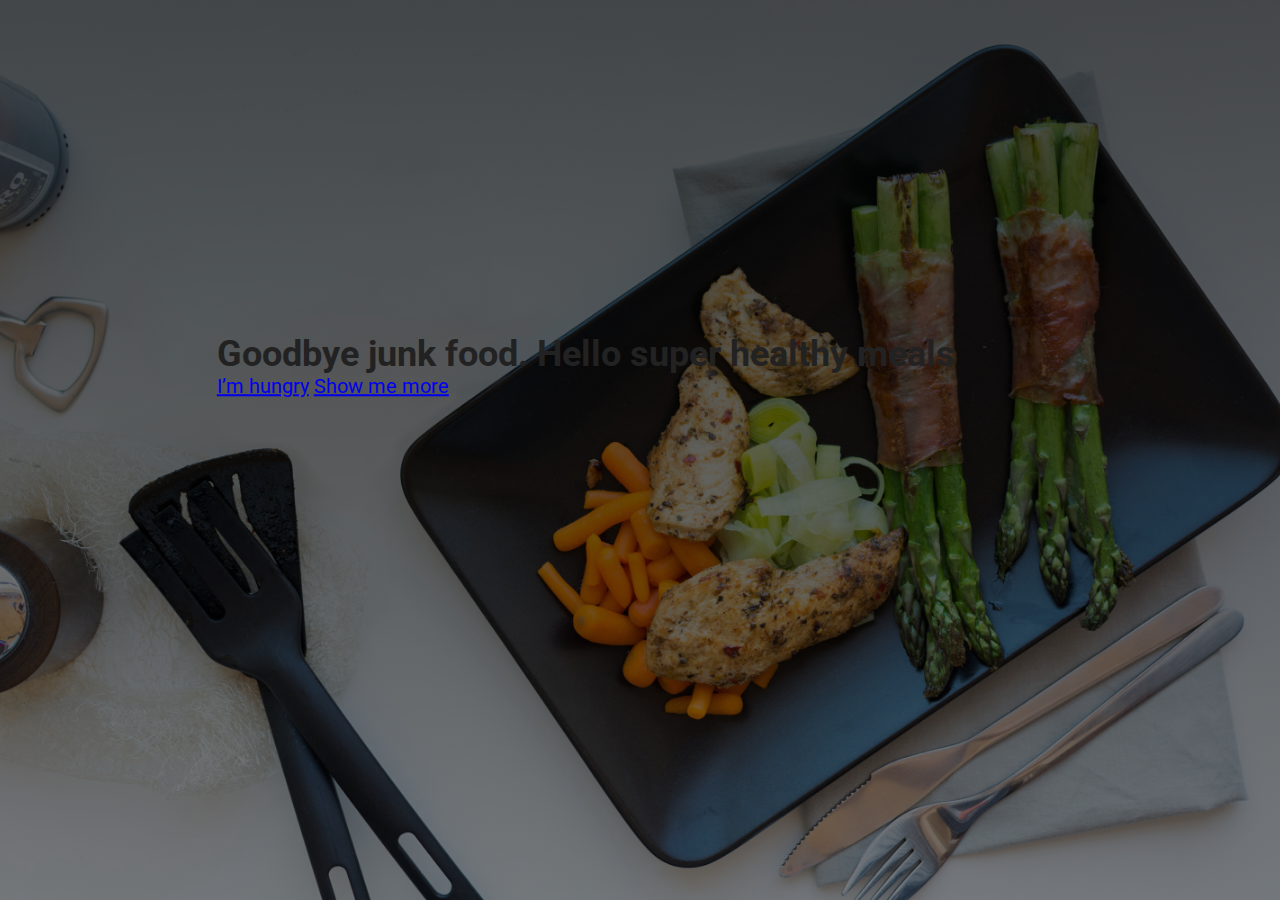
==== index.html @ 7f85f563 "up to lesson 39" ====
<!DOCTYPE html>
<html lang=en>
    <head>
        <link rel="stylesheet" type="text/css" href="vendors/css/normalize.css">
        <link rel="stylesheet" type="text/css" href="vendors/css/grid.css">
        <link rel="stylesheet" type="text/css" href="resources/css/style.css">
        <link href="https://fonts.googleapis.com/css?family=Roboto:100,100i,300,300i,400,400i,500,500i" rel="stylesheet">
        <title>Omnifood</title>
    </head>
    <body>
        <header>
            <div class="hero-text-box">
                <h1>Goodbye junk food. Hello super healthy meals</h1>
                <a href="#">I’m hungry</a>
                <a href="#">Show me more</a>
            </div>
        </header>

    </body>
</html>
---- resources/css/style.css ----
/* all the margins and paddings are gone */
* {
    margin: 0;
    padding: 0;
    box-sizing: border-box;
}

html {
    background-color: #ffffff;
    color: #222222;
    font-family: 'Roboto', 'Arial', sans-serif;
    font-size: 20px; /* THIS IS THE ONLY FONT SIZE FIXED. ALL THE FOLLOWINGS WILL BE ADAPTING RELATIVELY TO THIS ONE PARTICULAR */
    font-weight: 400;
    text-rendering: optimizeLegibility;
}

.row {
    max-width: 1140px;
    margin: 0 auto 0 auto; /* top right bottom left (responsive side-stretching) */
    /* margin: 0 auto; equivalent to the command above (top-bottom: 0, left-right: auto) */
}

header {
    background-image: linear-gradient(rgba(0, 0, 0, 0.7), rgba(0, 0, 0, 0.5)), url(img/hero.jpg);
    height: 100vh; /* 100% of the view display */
    background-size: cover; /* otherwise set to 'fill' */
    background-position: center;
}

.hero-text-box {
    position: absolute; /* necessary to set the title horizontally and vertically*/
    max-width: 1140px;
    top: 40%;
    left: 40%;
    transform: translate(-40%, -40%); /* trick to correct the top and left above */
}

h1 {
    margin: 0; /* due to the normalization file, h1 has a top-bottom white stroke we need to get rid of (the background image does not cover the whpole display size otherwise */
    font-size: 180%; /* this is relative to the 20px in line 12*/
}
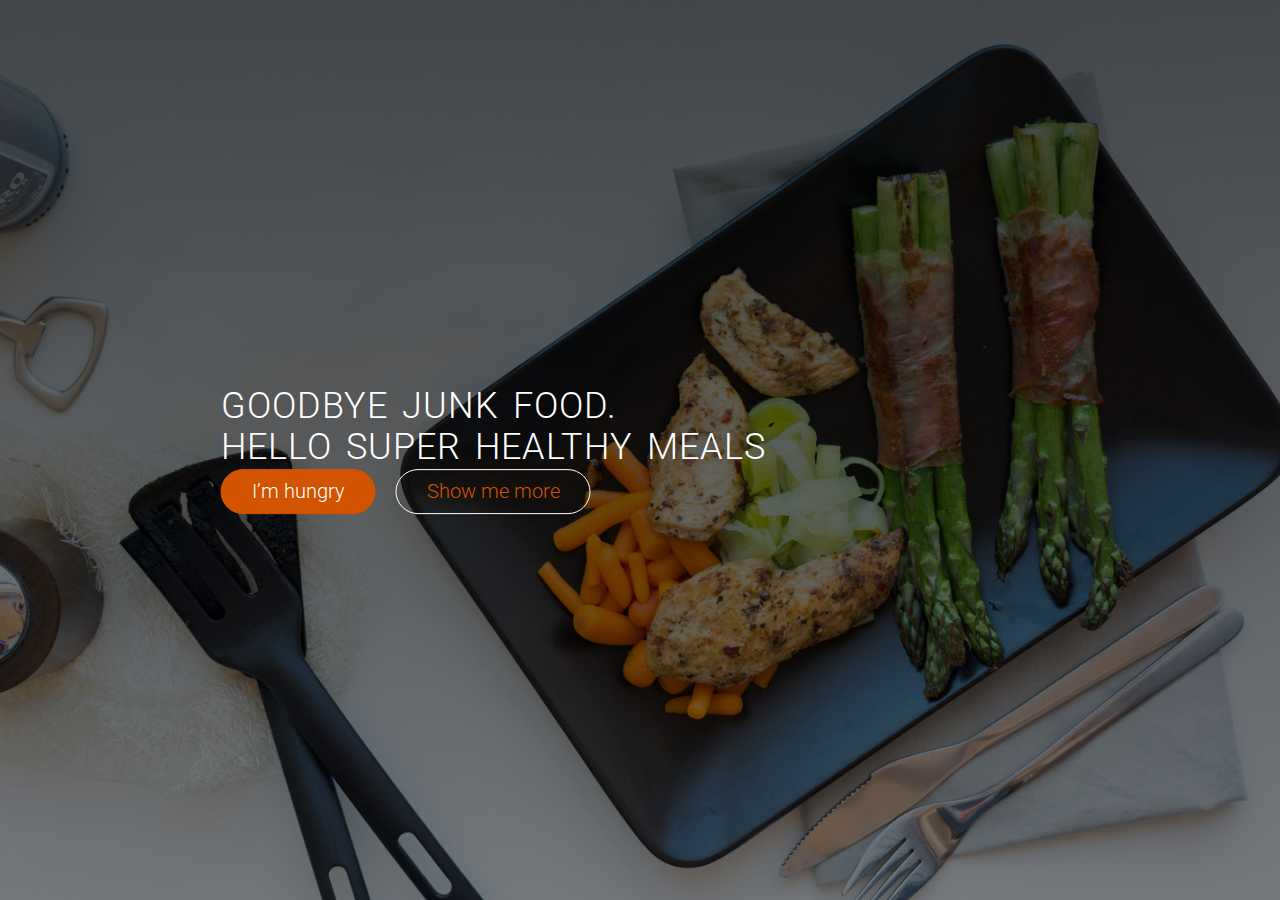
==== commit e9713709: "lesson 40" ====
--- a/index.html
+++ b/index.html
@@ -10,9 +10,10 @@
     <body>
         <header>
             <div class="hero-text-box">
-                <h1>Goodbye junk food. Hello super healthy meals</h1>
-                <a href="#">I’m hungry</a>
-                <a href="#">Show me more</a>
+                <h1>Goodbye junk food.<br> 
+                    Hello super healthy meals</h1>
+                <a class="btn btn-full" href="#">I’m hungry</a>
+                <a class="btn btn-ghost" href="#">Show me more</a>
             </div>
         </header>
 
--- a/resources/css/style.css
+++ b/resources/css/style.css
@@ -1,8 +1,11 @@
-/* all the margins and paddings are gone */
+/*  ------------------------------------------------------------------------------------------------------------------------- */
+/*  BASIC SETUP */
+/*  ------------------------------------------------------------------------------------------------------------------------- */
+
 * {
-    margin: 0;
-    padding: 0;
-    box-sizing: border-box;
+    margin: 0; /* all the margins and paddings are gone */
+    padding: 0; /* all the margins and paddings are gone */
+    box-sizing: border-box; /* all the margins and paddings are gone */
 }
 
 html {
@@ -14,11 +17,77 @@
     text-rendering: optimizeLegibility;
 }
 
+/*  ------------------------------------------------------------------------------------------------------------------------- */
+/*  REUSABLE COMPONENTS */
+/*  ------------------------------------------------------------------------------------------------------------------------- */
+
 .row {
     max-width: 1140px;
     margin: 0 auto 0 auto; /* top right bottom left (responsive side-stretching) */
     /* margin: 0 auto; equivalent to the command above (top-bottom: 0, left-right: auto) */
 }
+
+/*  the class btn style will be shared, while btn-full and btn-ghost will be specific 
+    LINK-VISITED: 'link' and 'visited' provides the same style to both the <a> states (before and after visiting) */
+.btn:link,
+.btn:visited {
+    display: inline-block; /* <a> is an in-line element, I need to convert it into a bloc for more customisation */
+    padding: 10px 30px 10px 30px; /* top right buttom left */
+    border-radius: 200px;
+    text-decoration: none; /* avoid <a> decorations */
+    font-weight: 300;
+    color: #ffffff; /* "color" on its own refers to the font!!! not to the background */
+    transition: background-color 0.2s, border 0.2s, color 0.2s; /* CSS3 for transitions when hovering */
+} 
+
+.btn-full:link,
+.btn-full:visited {
+    background-color: #d35400;
+    border: 1px solid #d35400; /* thickness - type - color: I need to add it because the ghost one will be 1px bigger otherwise 
+                                    BOX MOODEL: heigth and width of an element is given by: content + padding + margin*/
+    margin-right: 15px;
+                                }
+
+.btn-ghost:link,
+.btn-ghost:visited {
+    border: 1px solid #ffffff; /* thickness - type - color */
+    color: #d35400;
+}
+
+/*  HOVER-ACTIVE: as well as for link-visited, we should implement some extra style for the hover-active state */
+.btn:hover,
+.btn:active {
+    background-color: #ffb17e;
+}
+
+.btn-full:hover,
+.btn-full:active {
+    background-color: #ffb17e;
+    border: 1px solid #ffb17e;
+}
+
+.btn-ghost:hover,
+.btn-ghost:active {
+    background-color: #ffb17e;
+    border: 1px solid #ffb17e;
+    color: #ffffff;
+}
+
+h1 {
+    margin: 0; /* due to the normalization file, h1 has a top-bottom white stroke we need to get rid of 
+                (the background image does not cover the whpole display size otherwise */
+    color: #ffffff;
+    font-size: 180%; /* this is relative to the 20px in line 12*/
+    font-weight: 300;
+    text-transform: uppercase;
+    letter-spacing: 1px;
+    word-spacing: 4px;
+}
+
+
+/*  ------------------------------------------------------------------------------------------------------------------------- */
+/*  HEADER */
+/*  ------------------------------------------------------------------------------------------------------------------------- */
 
 header {
     background-image: linear-gradient(rgba(0, 0, 0, 0.7), rgba(0, 0, 0, 0.5)), url(img/hero.jpg);
@@ -30,12 +99,8 @@
 .hero-text-box {
     position: absolute; /* necessary to set the title horizontally and vertically*/
     max-width: 1140px;
-    top: 40%;
-    left: 40%;
-    transform: translate(-40%, -40%); /* trick to correct the top and left above */
+    top: 50%;
+    left: 30%;
+    transform: translate(-30%, -50%); /* trick to correct the LEFT and TOP above */
 }
 
-h1 {
-    margin: 0; /* due to the normalization file, h1 has a top-bottom white stroke we need to get rid of (the background image does not cover the whpole display size otherwise */
-    font-size: 180%; /* this is relative to the 20px in line 12*/
-}
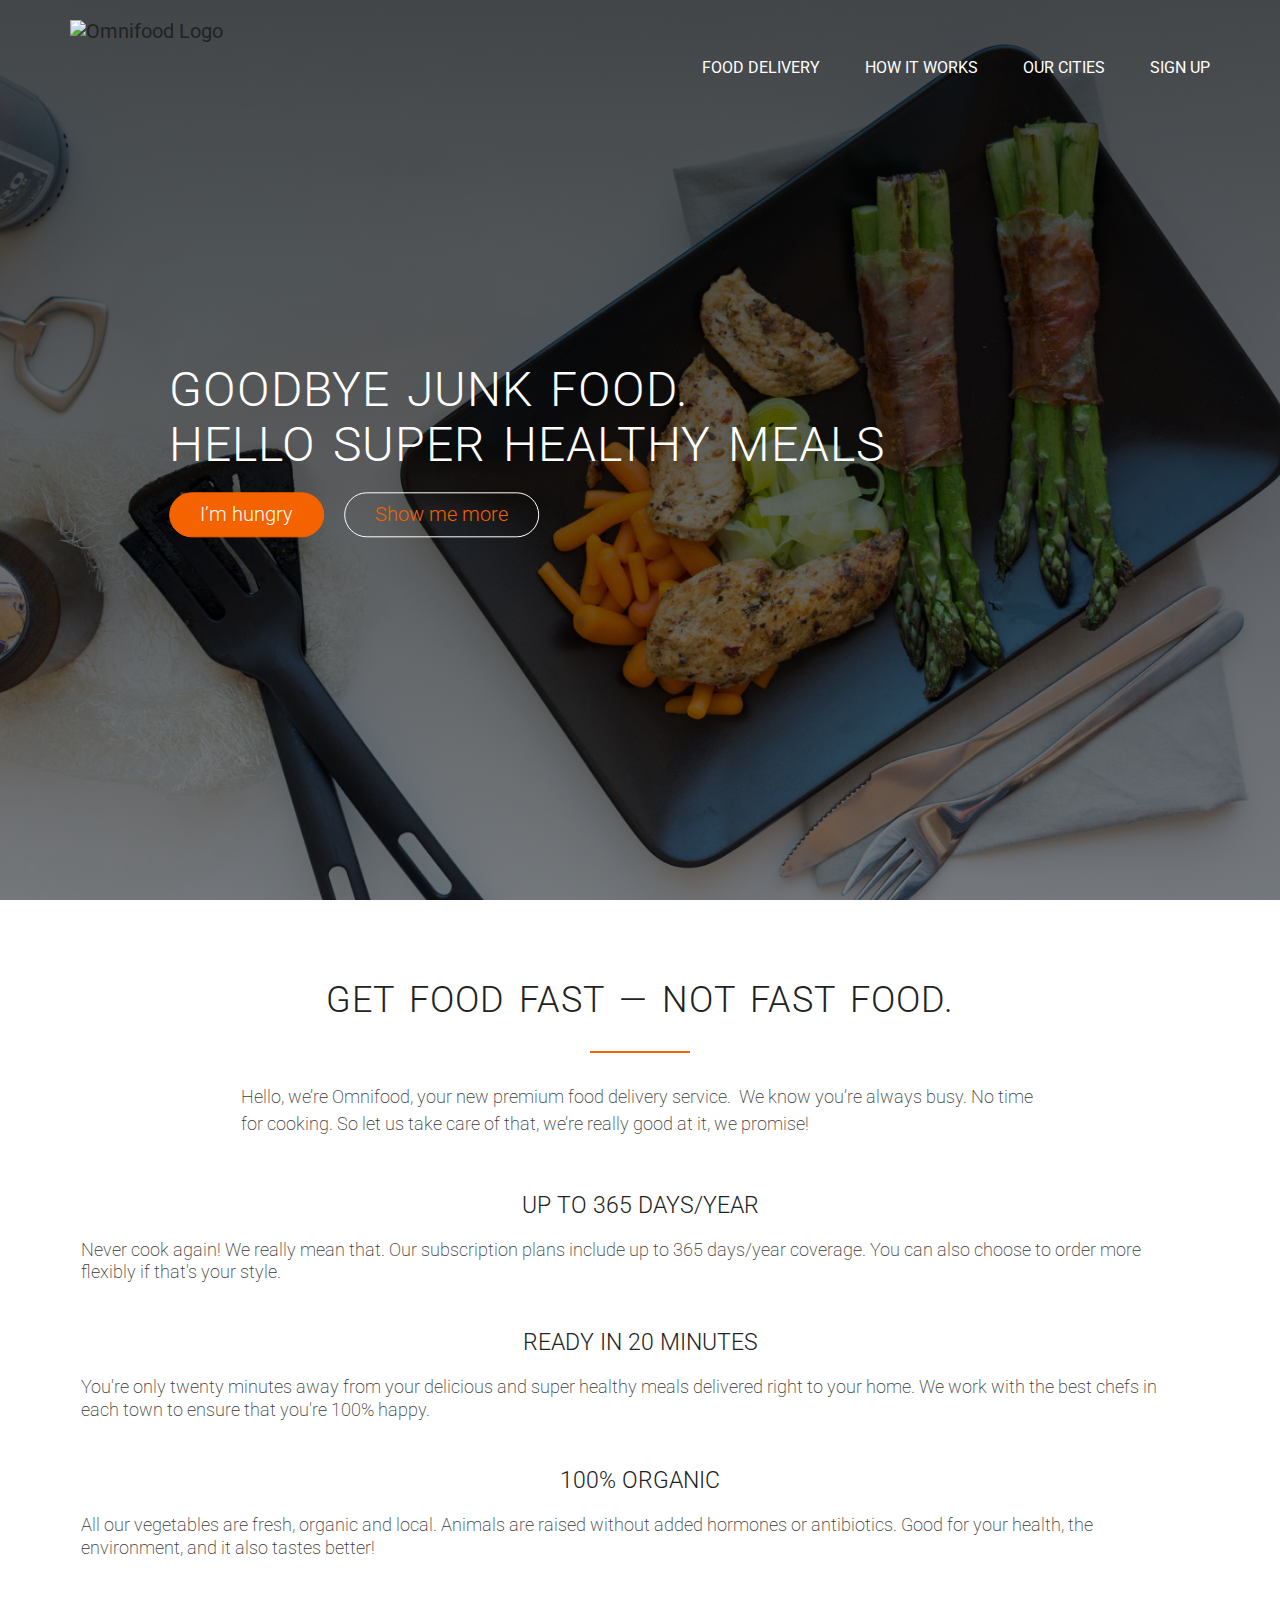
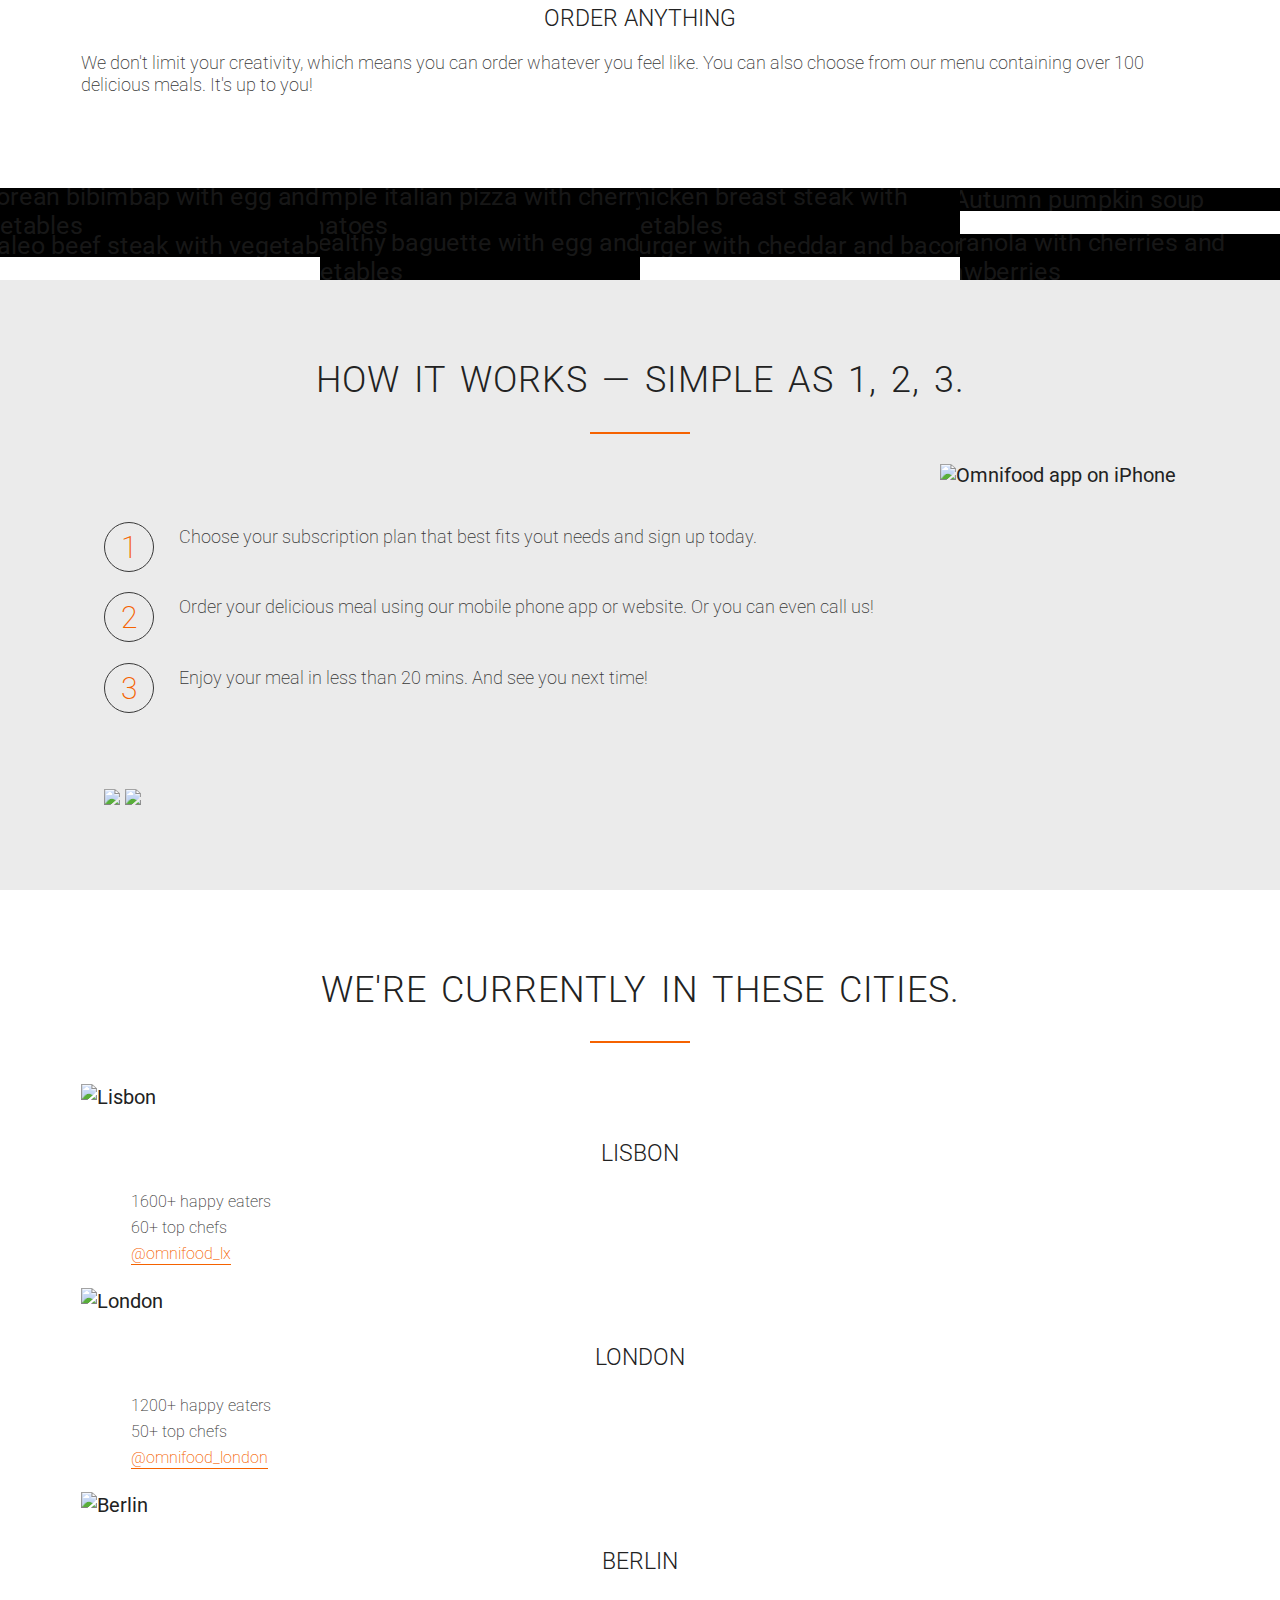
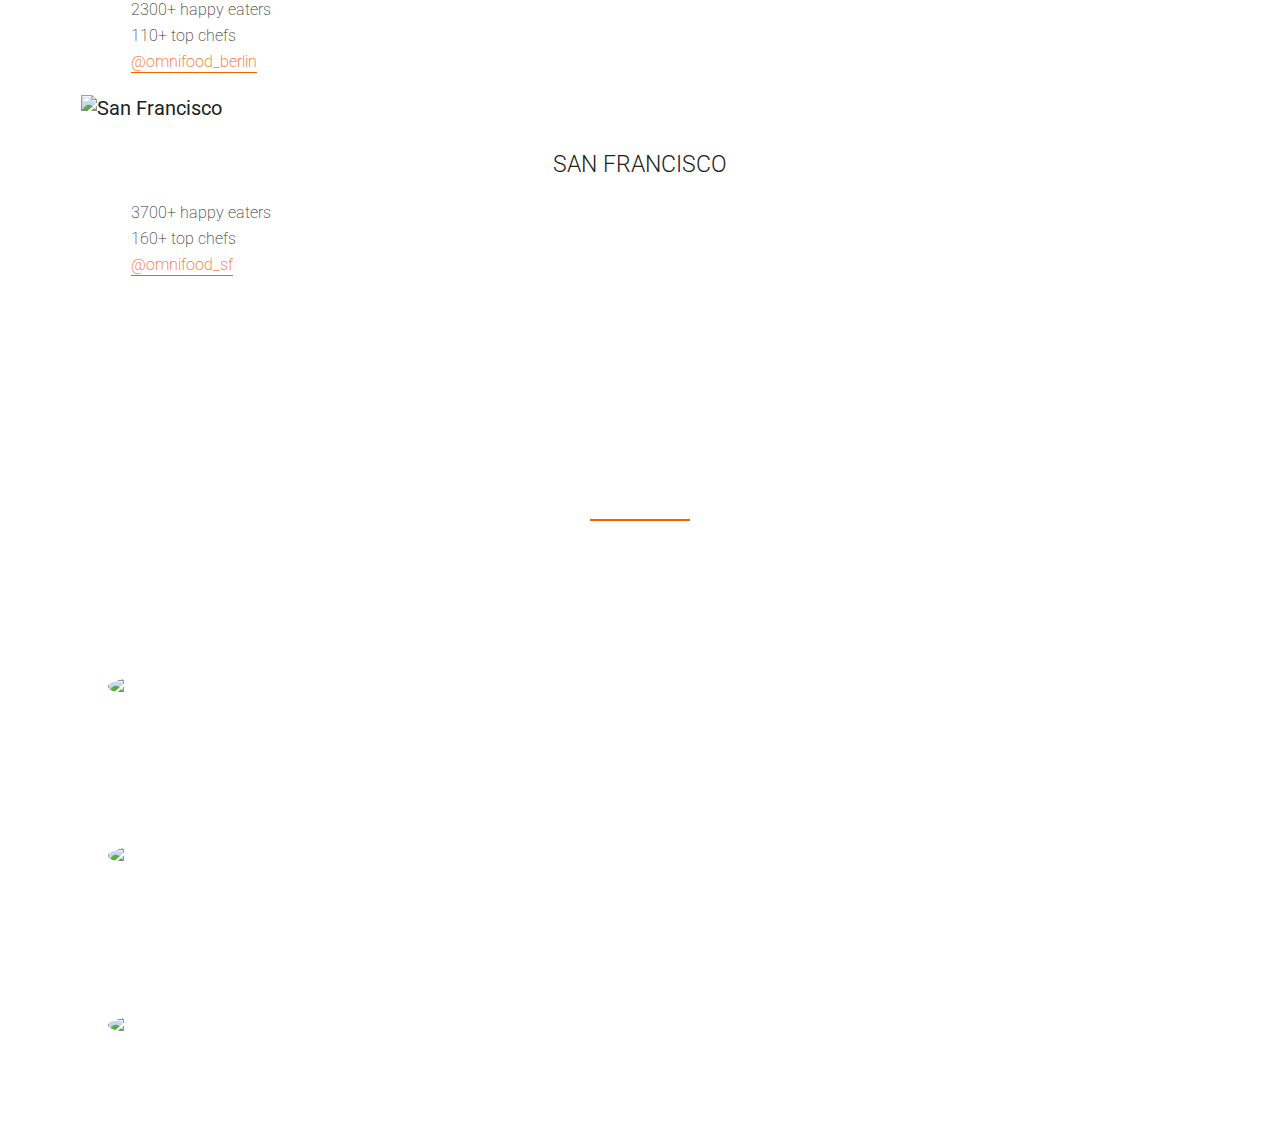
==== commit 5a37246b: "testimonials section to be done" ====
--- a/index.html
+++ b/index.html
@@ -1,21 +1,268 @@
 <!DOCTYPE html>
 <html lang=en>
-    <head>
-        <link rel="stylesheet" type="text/css" href="vendors/css/normalize.css">
-        <link rel="stylesheet" type="text/css" href="vendors/css/grid.css">
-        <link rel="stylesheet" type="text/css" href="resources/css/style.css">
-        <link href="https://fonts.googleapis.com/css?family=Roboto:100,100i,300,300i,400,400i,500,500i" rel="stylesheet">
-        <title>Omnifood</title>
-    </head>
-    <body>
-        <header>
-            <div class="hero-text-box">
-                <h1>Goodbye junk food.<br> 
-                    Hello super healthy meals</h1>
-                <a class="btn btn-full" href="#">I’m hungry</a>
-                <a class="btn btn-ghost" href="#">Show me more</a>
-            </div>
-        </header>
-
-    </body>
-</html>+  <head>
+    <link rel="stylesheet" type="text/css" href="vendors/css/normalize.css">
+    <link rel="stylesheet" type="text/css" href="vendors/css/grid.css">
+    <link rel="stylesheet" type="text/css" href="vendors/css/ionicons.min.css">
+    <link rel="stylesheet" type="text/css" href="resources/css/style.css">
+    <link href="https://fonts.googleapis.com/css?family=Roboto:100,100i,200,200i,300,300i,400,400i,500,500i" rel="stylesheet">
+    <title>Omnifood</title>
+  </head>
+  <body>
+    <!-- header (homepage) -->
+    <header>
+      <nav>
+        <div class="row"> <!-- .row is already centered and it is my reusable element -->
+          <img src="resources/images/logo-white.png" alt="Omnifood Logo" class="logo">
+          <ul class="main-nav">
+            <li><a href="#">Food Delivery</a></li>
+            <li><a href="#">How it works</a></li>
+            <li><a href="#">Our Cities</a></li>
+            <li><a href="#">Sign Up</a></li>
+          </ul>
+        </div>
+      </nav>
+      <div class="hero-text-box">
+        <h1>Goodbye junk food.<br>
+        Hello super healthy meals</h1>
+        <a class="btn btn-full" href="#">I’m hungry</a>
+        <a class="btn btn-ghost" href="#">Show me more</a>
+      </div>
+    </header>
+    <!-- section 1: "section-features" -->
+    <section class="section-features">
+      <div class="row">
+        <h2>Get food fast &mdash; not fast food.</h2>
+        <p class="long-copy">
+        Hello, we’re Omnifood, your new premium food delivery service. 
+        We know you’re always busy. No time for cooking.
+        So let us take care of that, we’re really good at it, we promise!
+        </p>
+      </div>
+      <div class="row">
+        <div class="col span-1-of-4 box">
+          <div class="wrapper">
+            <i class="ion-ios-infinite icon-big"></i>
+            <h3>Up to 365 days/year</h3>
+          </div>
+          <p>Never cook again! We really mean that. Our subscription plans include up to 365 days/year coverage. You can also choose to order more flexibly if that's your style.</p>
+        </div>
+        <div class="col span-1-of-4 box">
+          <div class="wrapper">
+            <i class="ion-ios-alarm-outline icon-big"></i>
+            <h3>Ready in 20 minutes</h3>
+          </div>
+          <p>You're only twenty minutes away from your delicious and super healthy meals delivered right to your home. We work with the best chefs in each town to ensure that you're 100% happy.</p>
+        </div>
+        <div class="col span-1-of-4 box">
+          <div class="wrapper">
+            <i class="ion-ios-heart-outline icon-big"></i>
+            <h3>100% organic</h3>
+          </div>
+          <p>All our vegetables are fresh, organic and local. Animals are raised without added hormones or antibiotics. Good for your health, the environment, and it also tastes better!</p>
+        </div>
+        <div class="col span-1-of-4 box">
+          <div class="wrapper">
+            <i class="ion-ios-cart-outline icon-big"></i>
+            <h3>Order anything</h3>
+          </div>
+          <p>We don't limit your creativity, which means you can order whatever you feel like. You can also choose from our menu containing over 100 delicious meals. It's up to you!</p>
+        </div>
+      </div>
+    </section>
+    <!-- section 2: "section-meals" -->
+    <section class="section-meals">
+      <ul class="meals-showcase clearfix"><!-- not using a row class here cause I want the showcase to fill the whole page width -->
+        <li>
+          <figure class="meals-photo">
+            <img src="resources/images/1.jpg" alt="Korean bibimbap with egg and vegetables">
+          </figure>
+        </li>
+        <li>
+          <figure class="meals-photo">
+            <img src="resources/images/2.jpg" alt="Simple italian pizza with cherry tomatoes +">
+          </figure>
+        </li>
+        <li>
+          <figure class="meals-photo">
+            <img src="resources/images/3.jpg" alt="Chicken breast steak with vegetables">
+          </figure>
+        </li>
+        <li>
+          <figure class="meals-photo">
+            <img src="resources/images/4.jpg" alt="Autumn pumpkin soup">
+          </figure>
+        </li>
+      </ul>
+      <ul class="meals-showcase clearfix"><!-- not using a row class here cause I want the showcase to fill the whole page width -->
+        <li>
+          <figure class="meals-photo">
+            <img src="resources/images/5.jpg" alt="Paleo beef steak with vegetables">
+          </figure>
+        </li>
+        <li>
+          <figure class="meals-photo">
+            <img src="resources/images/6.jpg" alt="Healthy baguette with egg and vegetables +">
+          </figure>
+        </li>
+        <li>
+          <figure class="meals-photo">
+            <img src="resources/images/7.jpg" alt="Burger with cheddar and bacon +">
+          </figure>
+        </li>
+        <li>
+          <figure class="meals-photo">
+            <img src="resources/images/8.jpg" alt="Granola with cherries and strawberries">
+          </figure>
+        </li>
+      </ul>
+    </section>
+    <!-- section 3: "section-steps" -->
+    <section class="section-steps">
+      <div class="row">
+        <h2>How it works &mdash; Simple as 1, 2, 3.</h2>
+      </div>
+      <div class="row">
+        <div class="col span-1-of-2 step-box">
+          <img src="resources/images/app-iPhone.png" alt="Omnifood app on iPhone" class="app-screen">
+        </div>
+        <div class="col span-1-of-2 step-box">
+          <div class="work-step">
+            <div>1</div>
+            <p>Choose your subscription plan that best fits yout needs and sign up today.</p>
+          </div>
+          <div class="work-step">
+            <div>2</div>
+            <p>Order your delicious meal using our mobile phone app or website. Or you can even call us!</p>
+          </div>
+          <div class="work-step">
+            <div>3</div>
+            <p>Enjoy your meal in less than 20 mins. And see you next time!</p>
+          </div>
+          <a href="#" class="btn-app"><img src="resources/images/download-app-android.png"></a>
+          <a href="#" class="btn-app"><img src="resources/images/download-app-apple.png"></a>
+        </div>
+      </div>
+    </section>
+    <!-- section 4: "section-cities" -->
+    <section class="section-cities">
+        <div class="row">
+            <h2>We're currently in these cities.</h2>
+        </div> 
+        <div class="row">
+            <div class="col span-1-of-4 box">
+                <div class="wrapper">
+                    <div class="city-feature">
+                        <img src="resources/images/lisbon-3.jpg" alt="Lisbon">
+                    </div>
+                    <h3>Lisbon</h3>
+                    <div class="city-feature">
+                        <i class="ion-person icon-small"></i>
+                        <p>1600+ happy eaters</p>
+                    </div>
+                    <div class="city-feature">        
+                        <i class="ion-ios-star icon-small"></i>
+                        <p>60+ top chefs</p>
+                    </div>
+                    <div class="city-feature">        
+                        <i class="ion-social-twitter icon-small"></i>
+                        <p><a href="#">@omnifood_lx</a></p>
+                    </div>
+                </div>
+            </div>
+            <div class="col span-1-of-4 box">
+                <div class="wrapper">
+                    <div class="city-feature">
+                        <img src="resources/images/london.jpg" alt="London">
+                    </div>
+                    <h3>London</h3>
+                    <div class="city-feature">        
+                        <i class="ion-person icon-small"></i>
+                        <p>1200+ happy eaters</p>
+                    </div>
+                    <div class="city-feature">        
+                        <i class="ion-ios-star icon-small"></i>
+                        <p>50+ top chefs</p>
+                    </div>
+                    <div class="city-feature">        
+                        <i class="ion-social-twitter icon-small"></i>
+                        <p><a href="#">@omnifood_london</a></p>
+                    </div>
+                </div>
+            </div>
+            <div class="col span-1-of-4 box">
+                <div class="wrapper">
+                    <div class="city-feature">
+                        <img src="resources/images/berlin.jpg" alt="Berlin">
+                    </div>
+                    <h3>Berlin</h3>
+                    <div class="city-feature">        
+                        <i class="ion-person icon-small"></i>
+                        <p>2300+ happy eaters</p>
+                    </div>
+                    <div class="city-feature">        
+                        <i class="ion-ios-star icon-small"></i>
+                        <p>110+ top chefs</p>
+                    </div>
+                    <div class="city-feature">        
+                        <i class="ion-social-twitter icon-small"></i>
+                        <p><a href="#">@omnifood_berlin</a></p>
+                    </div>
+                </div>
+            </div>
+            <div class="col span-1-of-4 box">
+                <div class="wrapper">
+                    <div class="city-feature">
+                        <img src="resources/images/san-francisco.jpg" alt="San Francisco">
+                    </div>
+                    <h3>San Francisco</h3>
+                    <div class="city-feature">        
+                        <i class="ion-person icon-small"></i>
+                        <p>3700+ happy eaters</p>
+                    </div>
+                    <div class="city-feature">        
+                        <i class="ion-ios-star icon-small"></i>
+                        <p>160+ top chefs</p>
+                    </div>
+                    <div class="city-feature">        
+                        <i class="ion-social-twitter icon-small"></i>
+                        <p><a href="#">@omnifood_sf</a></p>
+                    </div>
+                </div>
+            </div>
+        </div>
+    </section>
+    <!-- section 5: "section-testimonials" -->
+    <section class="section-testimonials">
+      <div class="row">
+        <h2>Our customers can't live without us</h2>
+      </div>
+      <div class="row">
+        <div class="col span-1-of-3">
+          <blockquote>
+            <p>Omnifood is just awesome! I just launched a startup which leaves me with no time for cooking, so Omnifood is a life-saver.
+            Now that I got used to it, I couldn't live without my daily meals!</p>
+            <cite><img src="resources/images/customer-1.jpg" alt="customer1"><p class="cite">Alberto Duncan</p></cite>          
+          </blockquote>
+        </div>
+        <div class="col span-1-of-3">
+          <blockquote>
+            <p>Inexpensive, healthy and great-tasting meals, delivered right to my home. 
+            We have lots of food delivery here in Lisbon, but no one comes even close to Omifood. Me and my family are so in love!</p>
+            <cite><img src="resources/images/customer-2.jpg" alt="customer2"><p class="cite">Joana Silva</p></cite>          
+          </blockquote>
+        </div>
+        <div class="col span-1-of-3">
+          <blockquote>
+            <p>I was looking for a quick and easy food delivery service in San Franciso. I tried a lot of them and ended up with Omnifood. 
+            Best food delivery service in the Bay Area. Keep up the great work!</p>
+            <cite><img src="resources/images/customer-3.jpg" alt="customer3"><p class="cite">Milton Chapman</p></cite>        
+          </blockquote>
+        </div>
+      </div>
+    </section>
+  </body>
+</html>
--- a/resources/css/style.css
+++ b/resources/css/style.css
@@ -1,6 +1,6 @@
-/*  ------------------------------------------------------------------------------------------------------------------------- */
+/*  ************************************************************************************************************************* */
 /*  BASIC SETUP */
-/*  ------------------------------------------------------------------------------------------------------------------------- */
+/*  ************************************************************************************************************************* */
 
 * {
     margin: 0; /* all the margins and paddings are gone */
@@ -17,9 +17,18 @@
     text-rendering: optimizeLegibility;
 }
 
-/*  ------------------------------------------------------------------------------------------------------------------------- */
+.clearfix {zoom: 1;}
+.clearfix:after {
+    content: '.';
+    clear: both;
+    display: block;
+    height: 0;
+    visibility: hidden;
+}
+
+/*  ************************************************************************************************************************* */
 /*  REUSABLE COMPONENTS */
-/*  ------------------------------------------------------------------------------------------------------------------------- */
+/*  ************************************************************************************************************************* */
 
 .row {
     max-width: 1140px;
@@ -27,8 +36,16 @@
     /* margin: 0 auto; equivalent to the command above (top-bottom: 0, left-right: auto) */
 }
 
-/*  the class btn style will be shared, while btn-full and btn-ghost will be specific 
-    LINK-VISITED: 'link' and 'visited' provides the same style to both the <a> states (before and after visiting) */
+section {
+  padding: 80px 0px 80px 0px; /* the goal is to create white space but preserving the background color */
+}
+
+/* ------------------------------*/
+/* BUTTONS */
+/* ------------------------------*/
+
+/*  the class btn style will be shared, while btn-full and btn-ghost will be specific
+LINK-VISITED: 'link' and 'visited' provides the same style to both the <a> states (before and after visiting) */
 .btn:link,
 .btn:visited {
     display: inline-block; /* <a> is an in-line element, I need to convert it into a bloc for more customisation */
@@ -38,61 +55,131 @@
     font-weight: 300;
     color: #ffffff; /* "color" on its own refers to the font!!! not to the background */
     transition: background-color 0.2s, border 0.2s, color 0.2s; /* CSS3 for transitions when hovering */
-} 
+}
 
 .btn-full:link,
 .btn-full:visited {
-    background-color: #d35400;
-    border: 1px solid #d35400; /* thickness - type - color: I need to add it because the ghost one will be 1px bigger otherwise 
+    background-color: #f56200;
+    border: 1px solid #f56200; /* thickness - type - color: I need to add it because the ghost one will be 1px bigger otherwise
                                     BOX MOODEL: heigth and width of an element is given by: content + padding + margin*/
     margin-right: 15px;
-                                }
+}
 
 .btn-ghost:link,
 .btn-ghost:visited {
     border: 1px solid #ffffff; /* thickness - type - color */
-    color: #d35400;
+    color: #f56200;
 }
 
 /*  HOVER-ACTIVE: as well as for link-visited, we should implement some extra style for the hover-active state */
 .btn:hover,
 .btn:active {
-    background-color: #ffb17e;
+    background-color: #8f3900;
 }
 
 .btn-full:hover,
 .btn-full:active {
-    background-color: #ffb17e;
-    border: 1px solid #ffb17e;
+    background-color: #8f3900;
+    border: 1px solid #8f3900;
 }
 
 .btn-ghost:hover,
 .btn-ghost:active {
-    background-color: #ffb17e;
-    border: 1px solid #ffb17e;
+    background-color: #8f3900;
+    border: 1px solid #8f3900;
     color: #ffffff;
 }
 
-h1 {
-    margin: 0; /* due to the normalization file, h1 has a top-bottom white stroke we need to get rid of 
-                (the background image does not cover the whpole display size otherwise */
-    color: #ffffff;
-    font-size: 180%; /* this is relative to the 20px in line 12*/
+/* ------------------------------*/
+/* HEADINGS */
+/* ------------------------------*/
+
+h1, h2, h3 {
     font-weight: 300;
     text-transform: uppercase;
+}
+
+h1 {
+    margin: 0; /* due to the normalization file, h1 has a top-bottom white stroke we need to get rid of (the background image does not cover the whole  display size otherwise */
+    color: #ffffff;
+    font-size: 240%; /* this is relative to the 20px in line 12*/
+    word-spacing: 4px;
+    margin-top: 0px;
+    margin-bottom: 20px; /* this is to push bottons down a little bit without extending the h1 background */
     letter-spacing: 1px;
+}
+
+h2 {
+    font-size: 180%; /* this is relative to the 20px in line 12*/
     word-spacing: 4px;
-}
-
-
-/*  ------------------------------------------------------------------------------------------------------------------------- */
+    text-align: center;
+    margin-bottom: 30px;
+    letter-spacing: 1px;
+}
+
+h2:after {
+    display: block;
+    content: " "; /* it creates the side-to-side line */
+    width: 100px;
+    height: 2px;
+    background-color: #f56200;
+    margin: 0px auto 0px auto; /* this is for centering purposes */
+    margin-top: 30px; /* this is for creating white space to compensate the h1 margin-bottom: 30px; */
+}
+
+h3 {
+    margin-bottom: 20px;
+}
+
+/* ------------------------------*/
+/* PARAGRAPHS */
+/* ------------------------------*/
+
+p {
+    color: #383838;
+    font-weight: 200;
+    font-size: 90%;
+}
+
+.long-copy {
+    width: 70%; /* reduce the paragraph style to 70% of the html width. However, it won't be centered anymore */
+    margin-left: 15%; /* Therefore I need to share the remaining 30% width between left and right margin (only the left one is needed) */
+    margin-bottom: 20px;
+    line-height: 150%; /* line interspace */
+}
+
+.box p {
+    line-height: 125%;
+}
+
+/* ------------------------------*/
+/* LINK */
+/* ------------------------------*/
+
+a:link,
+a:visited {
+    color: #f56200;
+    text-decoration: none;
+    padding-bottom: 1px;
+    transition: opacity 0.2s, border-bottom 0.2s, color 0.2s; /* CSS3 for transitions when hovering */
+}
+
+a:active,
+a:hover {
+    color: #8f3900;
+    border-bottom: 1px solid #f56200;
+    opacity: 0.9;
+}
+
+/*  ************************************************************************************************************************* */
 /*  HEADER */
-/*  ------------------------------------------------------------------------------------------------------------------------- */
+/*  ************************************************************************************************************************* */
 
 header {
     background-image: linear-gradient(rgba(0, 0, 0, 0.7), rgba(0, 0, 0, 0.5)), url(img/hero.jpg);
     height: 100vh; /* 100% of the view display */
     background-size: cover; /* otherwise set to 'fill' */
+    background-attachment: fixed;
     background-position: center;
 }
 
@@ -104,3 +191,242 @@
     transform: translate(-30%, -50%); /* trick to correct the LEFT and TOP above */
 }
 
+.logo {
+    height: 100px;
+    width: auto;
+    float: left;
+    margin-top: 20px;   /* margin-top for both logo and navbar are static and based on personal prefrence */
+}
+
+.main-nav {
+    float: right;
+    list-style: none;
+    margin-top: 55px;
+}
+
+.main-nav li {
+    display: inline-block;  /* the standard way to format the navigation */
+    margin-left: 40px;      /* the standard way to format the navigation */
+}
+
+.main-nav li a:link,
+.main-nav li a:visited {
+    color: white;
+    text-decoration: none;
+    text-transform: uppercase;
+    font-size: 80%; /* (16px) */
+}
+
+.main-nav li a:hover,
+.main-nav li a:active {
+    color: rgba(255, 255, 255, 0.8);
+    border-bottom: 1px solid #f56200;
+    transition: color 0.2s, border-bottom 0.2s;
+    text-decoration: none;
+    text-transform: uppercase;
+    font-size: 80%; /* (16px) */
+}
+
+/*  ************************************************************************************************************************* */
+/*  section 1: "section-features" */
+/*  ************************************************************************************************************************* */
+
+.box {
+    padding: 1%;
+}
+
+.wrapper {
+    text-align: center; /* each element with display: inline-block; will be centered within (see icon-big) */
+}
+.icon-big {
+    font-size: 150%;
+    display: inline-block;
+    color: #f56200;
+    margin-bottom: 5px;
+}
+
+/*  ************************************************************************************************************************* */
+/*  section 2: "section-meals" */
+/*  ************************************************************************************************************************* */
+
+.section-meals {
+    padding: 0px 0px 0px 0px; /* look at the default values @html */
+}
+
+.meals-showcase {
+    list-style: none;
+    width: 100%;
+}
+
+.meals-showcase li {
+    display: block;
+    float: left;
+    width: 25%;
+}
+
+.meals-photo {
+    width: 100%;
+    margin: 0;
+    overflow: hidden; /* this will null the overflow effect dued to image magnification (1.25) */
+    background-color: #000000; /* this is in order to see the images darkened due to opacity:0.7 */
+}
+.meals-photo img {
+    width: 100%;
+    height: auto;
+    transform: scale(1.25);/* this will get rid of the white stroke between the two images showcase */
+    transition: transform 0.5s, opacity 0.5s; /* this dictates the transition effects: transform and opacity values will be defined in the img:hover */
+    opacity: 0.7; /* this makes the images look darker (though I need to set the container background-color to black - see above)*/
+}
+.meals-photo img:hover {
+    transform: scale(1.05); /* 1.05 in order to cover any white stroke effect when shrinking */
+    opacity: 1.0; /* I want my image to 'come back to life' when hovering */
+}
+
+/*  ************************************************************************************************************************* */
+/*  section 3: "section-steps" */
+/*  ************************************************************************************************************************* */
+
+.section-steps {
+    background-color: #ebebeb;
+}
+.step-box:first-child {
+    text-align: right; /* text-align works with all the in-line elements, like images, not only with texts */
+    padding-right: 3%;
+}
+
+.step-box:last-child {
+    padding-left: 3%;
+    /* no need to add a 'text-align: left' cause it comes by default */
+    margin-top: 40px;
+}
+
+.app-screen {
+    width: 40%;
+    height: auto;
+}
+
+.work-step {
+    margin-bottom: 50px;
+}
+
+.work-step div {
+    color: #f56200;
+    border: 1px solid #383838;
+    display: inline-block; /* this won't generate any line break */
+    float: left; /* and this will align all the <div>1</div> with the <p> */
+    height: 50px; /* the height and width is to set the <div> dimension (I can cause the diaplsy is inline-block) */
+    width: 50px;
+    border-radius: 50%; /* this is to make the squared border circular */
+    text-align: center; /* this is to center the contents within */
+    padding: 8px; /* this is to center the number */
+    font-size: 150%; /* number size */
+    font-weight: 200; /* number font weight */
+    margin-right: 25px;
+    margin-top: -5px; /* ME: align numbers and paragraphs*/
+}
+
+.btn-app img {
+    height: 50px;
+    width: auto;
+    margin-top: 50px;
+}
+
+.btn-app:link,
+.btn-app:visited {
+    border: none;
+}
+
+/*  ************************************************************************************************************************* */
+/*  section 4: "section-cities" */
+/*  ************************************************************************************************************************* */
+
+.city-feature {
+    text-align: left;
+    line-height: 130%;
+}
+.city-feature img {
+    height: auto;
+    width: 100%;
+    margin-bottom: 30px;
+}
+
+.icon-small {
+    display: inline-block;
+    width: 30px;
+    text-align: center;
+    font-size: 130%;
+    color: #f56200;
+    /* to align icons and text */
+    line-height: 120%;
+    vertical-align: middle;
+    margin-top: -2px;
+}
+
+.city-feature p {
+    display: inline-block;
+    margin-left: 15px;
+    font-size: 80%;
+    font-weight: 200;
+}
+
+.city-feature a:link,
+.city-feature a:visited {
+    border-bottom: 1px solid #f56200;
+}
+
+.city-feature a:hover,
+.city-feature a:active {
+    border-bottom: none;
+}
+
+/*  ************************************************************************************************************************* */
+/*  section 5: "section-testimonials" */
+/*  ************************************************************************************************************************* */
+
+.section-testimonials {
+    background-image: linear-gradient(rgba(0, 0, 0, 0.7), rgba(0, 0, 0, 0.7)), url(img/back-customers.jpg);
+    background-size: cover;
+    background-attachment: fixed;
+    color: #ffffff;
+}
+
+.section-testimonials p {
+    color: #ffffff;
+    font-style: italic;
+    line-height: 145%;
+}
+
+blockquote {
+    padding: 2%;
+}
+
+blockquote:before {
+    content: "M";
+}
+
+cite {
+    display: block;
+    font-size: 90%;
+    margin-top: 25px;
+}
+
+cite img {
+    border-radius: 50%;
+    height: 50px;
+    margin: 0px 25px 0px 15px;
+    vertical-align: middle;
+}
+/* the following is because I wrap each text section up as a paragraph. <p> will always be displayed as a new block, therefore */
+/* it will be displayed below the image block. To get things aligned back, I add a class and display it in-line */
+.cite {
+    display: inline; 
+}
+
+/*  ************************************************************************************************************************* */
+/*  colors */
+/*  ************************************************************************************************************************* */
+/*
+main orange         #f56200
+secondary orange    #8f3900
+p color             #383838
+*/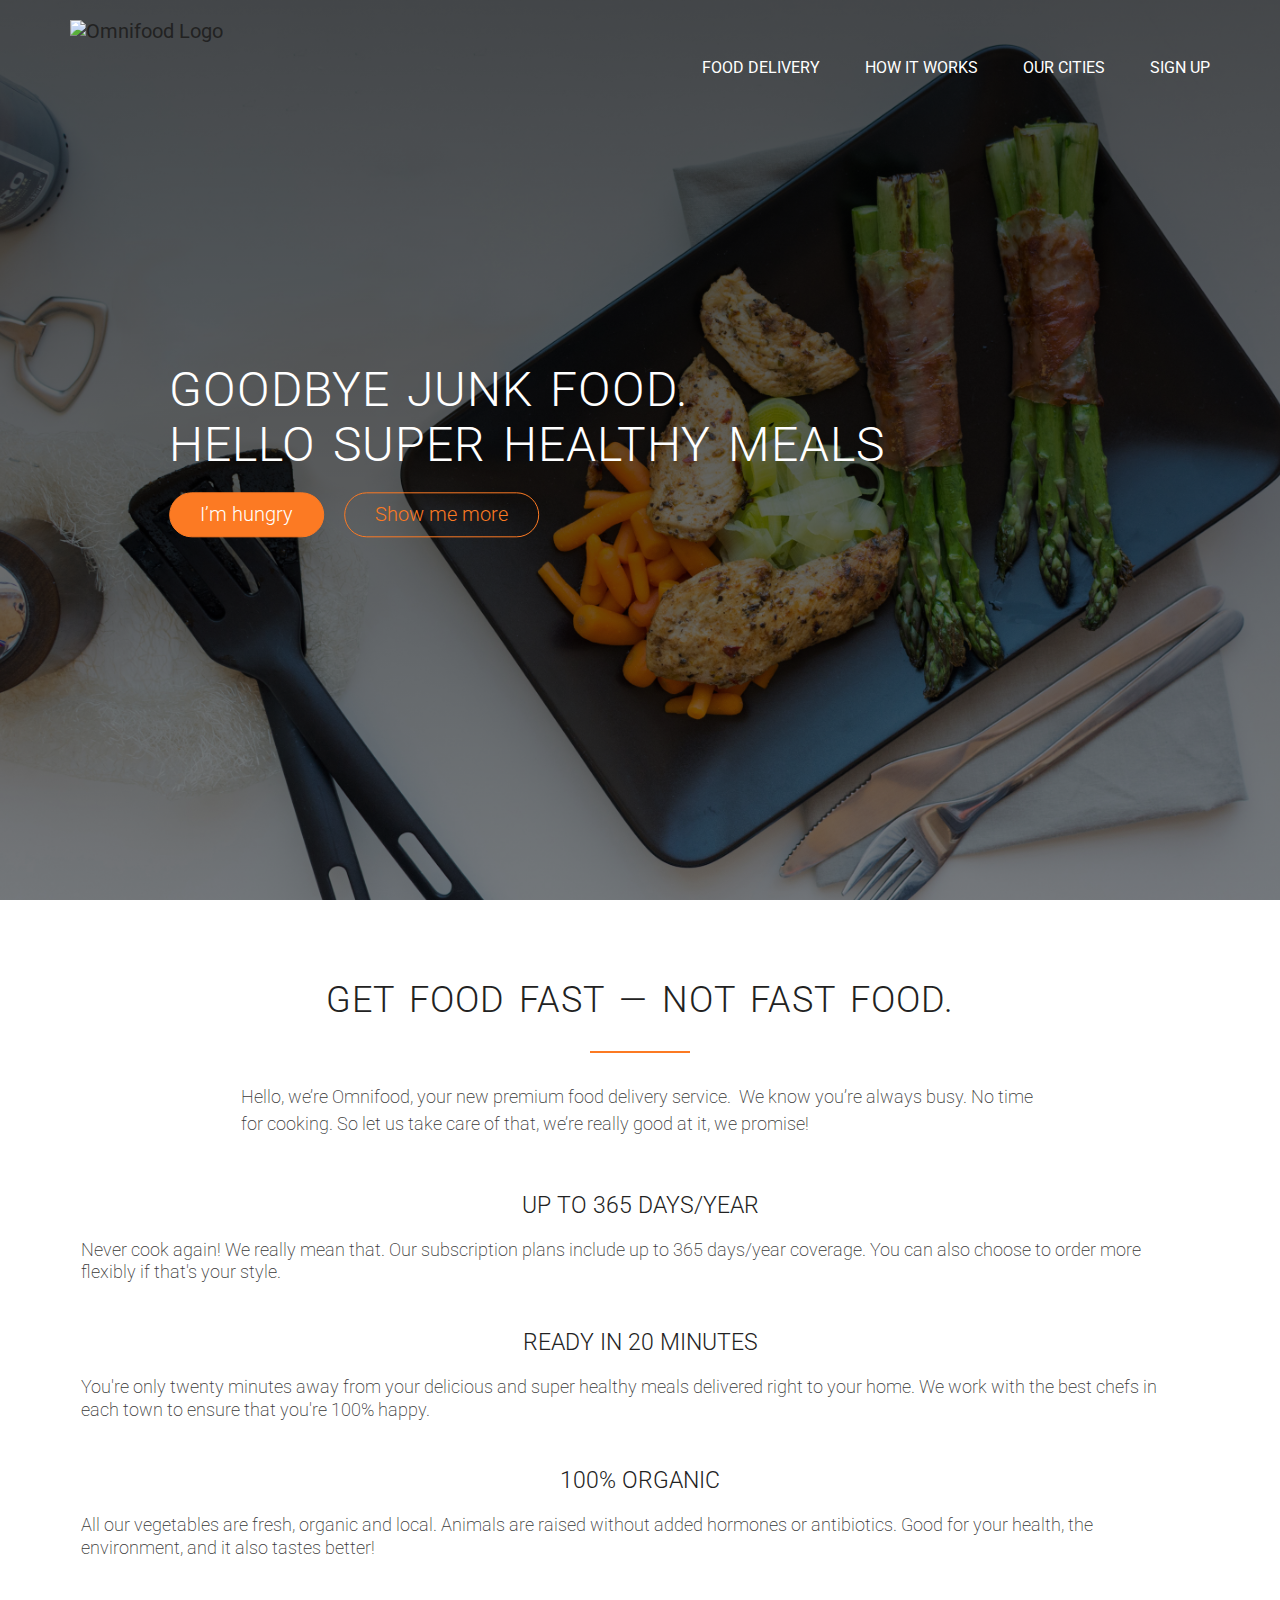
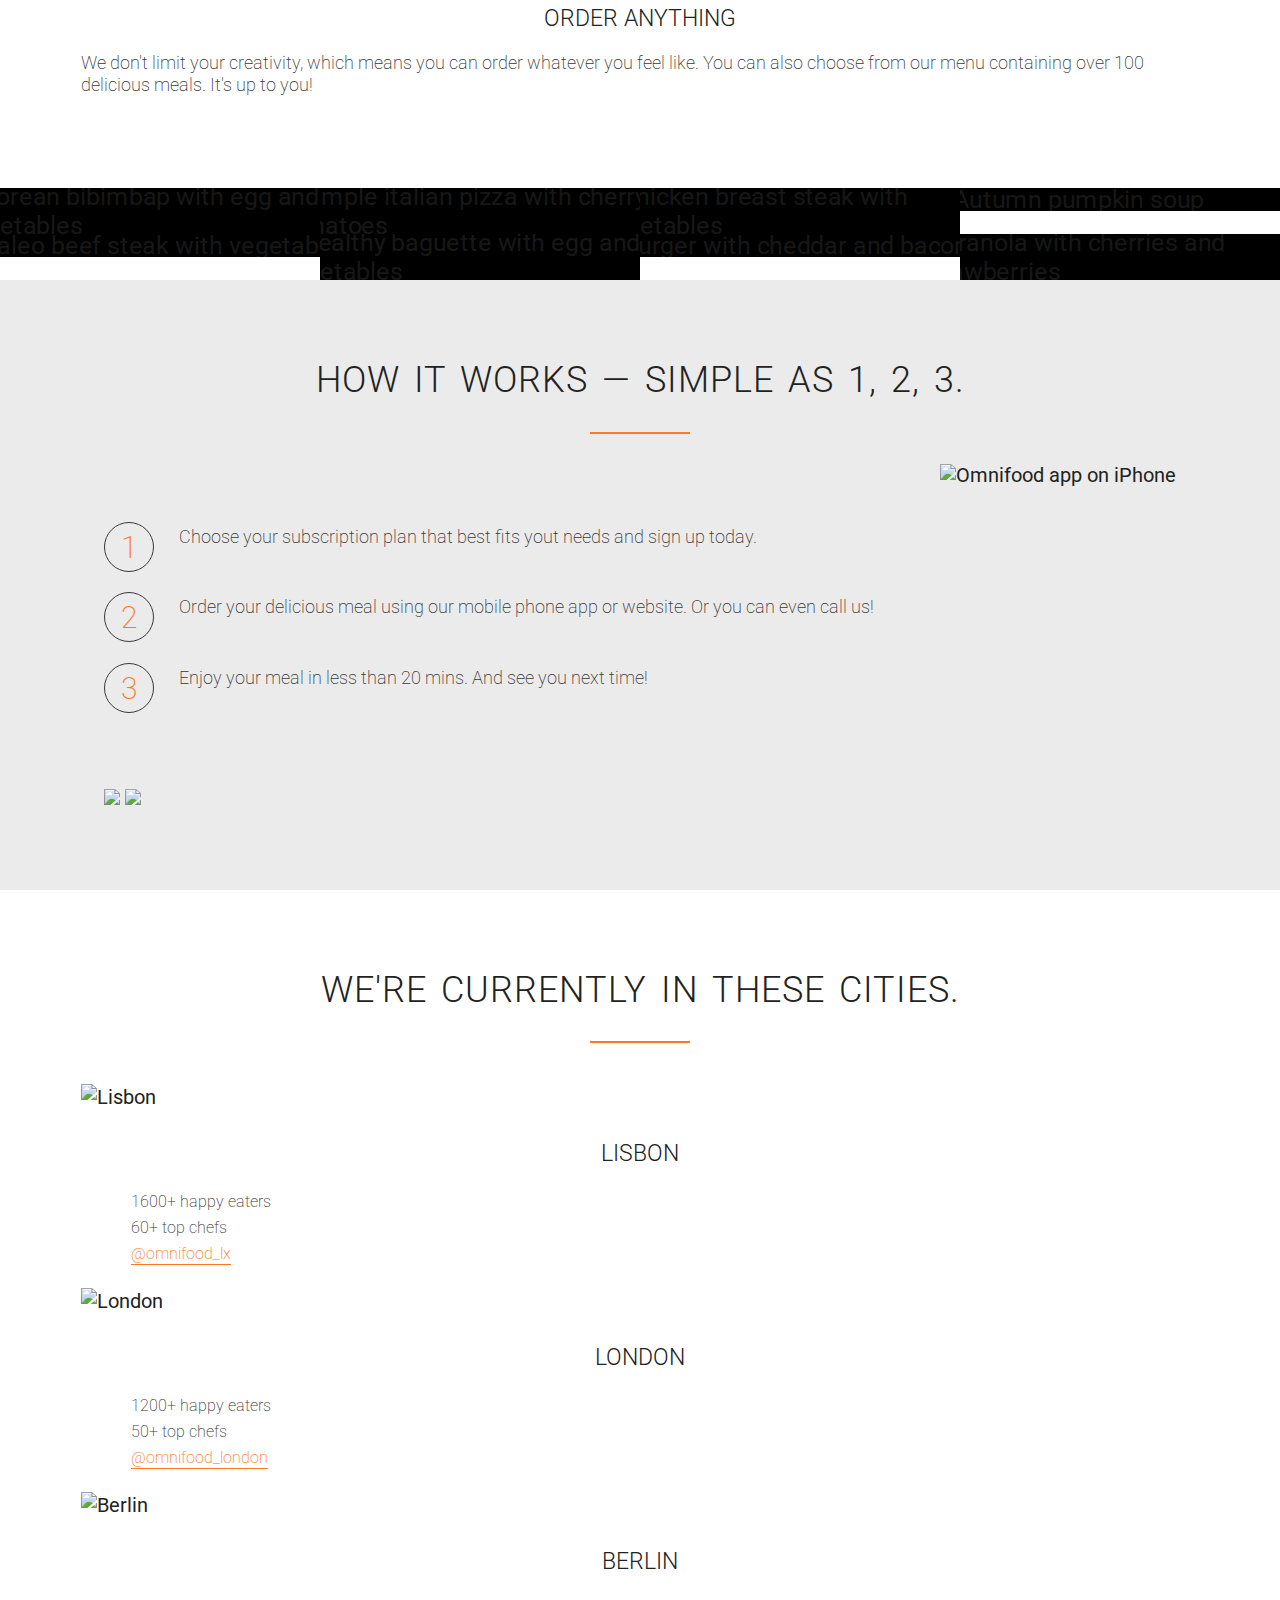
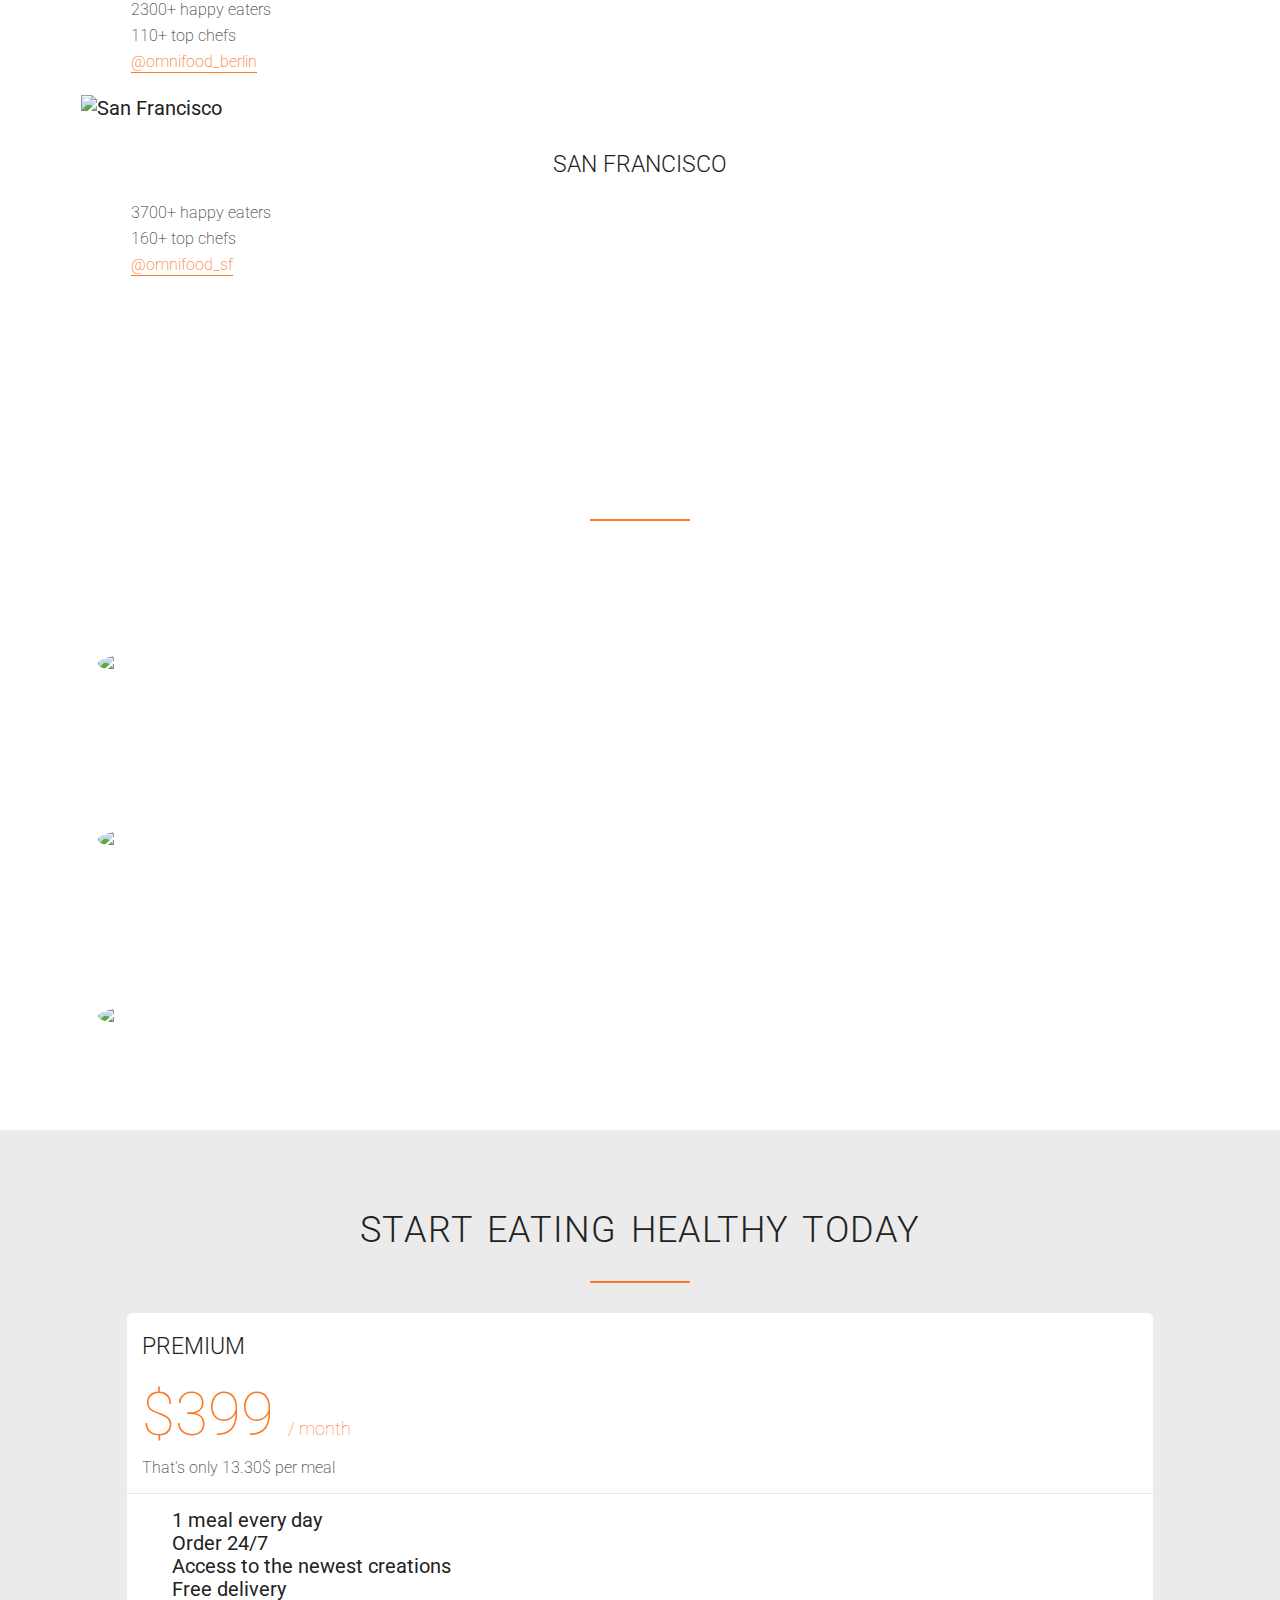
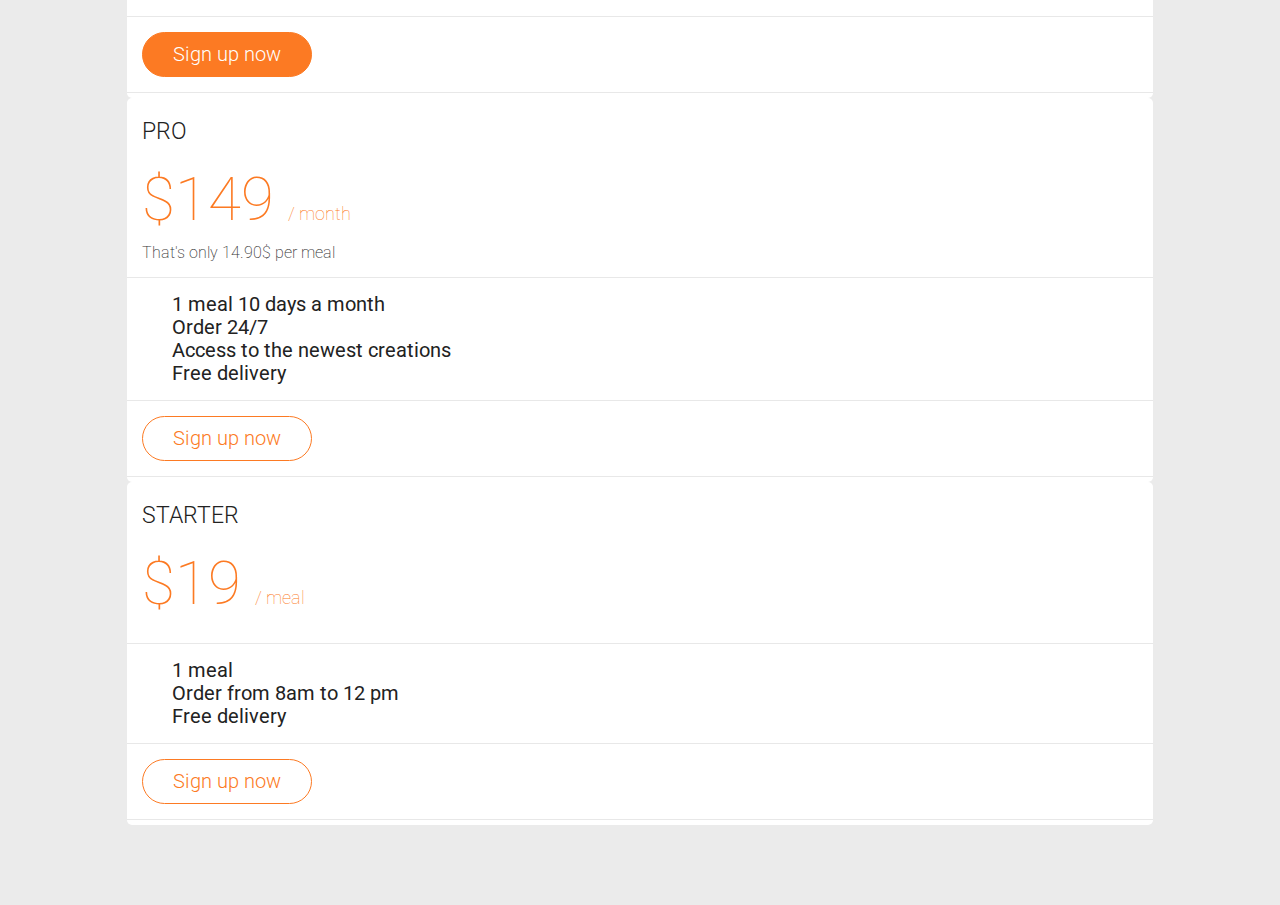
==== commit 844e70bb: "go to the stupid meeting" ====
--- a/index.html
+++ b/index.html
@@ -264,5 +264,72 @@
         </div>
       </div>
     </section>
+    <!-- section 6: "section-plans" -->
+    <section class="section-plans">
+      <div class="row">
+        <h2>Start eating healthy today</h2>
+      </div>
+      <div class="row">
+        <div class="col span-1-of-3">
+          <div class="plan-box"> <!-- this <div> allows make changes to the box without affecting the .col class (like width, background-color, etc.)-->
+            <div>
+              <h3>Premium</h3>
+              <p class="plan-price">$399 <span>/ month</span></p>
+              <p class="plan-price-meal">That's only 13.30$ per meal</p>
+            </div>
+            <div>
+              <ul>
+                <li><i class="ion-ios-checkmark-empty icon-small"></i>1 meal every day</li>
+                <li><i class="ion-ios-checkmark-empty icon-small"></i>Order 24/7</li>
+                <li><i class="ion-ios-checkmark-empty icon-small"></i>Access to the newest creations</li>
+                <li><i class="ion-ios-checkmark-empty icon-small"></i>Free delivery</li>
+              </ul>
+            </div>
+            <div>
+              <a href="#" class="btn btn-full">Sign up now</a>
+            </div>
+          </div>
+        </div>
+        <div class="col span-1-of-3">
+          <div class="plan-box"> <!-- this is in order to make changes to the box without affecting the .col class -->
+            <div>
+              <h3>Pro</h3>
+              <p class="plan-price">$149 <span>/ month</span></p>
+              <p class="plan-price-meal">That's only 14.90$ per meal</p>
+            </div>
+            <div>
+              <ul>
+                <li><i class="ion-ios-checkmark-empty icon-small"></i>1 meal 10 days a month</li>
+                <li><i class="ion-ios-checkmark-empty icon-small"></i>Order 24/7</li>
+                <li><i class="ion-ios-checkmark-empty icon-small"></i>Access to the newest creations</li>
+                <li><i class="ion-ios-checkmark-empty icon-small"></i>Free delivery</li>
+              </ul>
+            </div>
+            <div>
+              <a href="#" class="btn btn-ghost">Sign up now</a>
+            </div>
+          </div>
+        </div>
+        <div class="col span-1-of-3">
+          <div class="plan-box"> <!-- this is in order to make changes to the box without affecting the .col class -->
+            <div>
+              <h3>Starter</h3>
+              <p class="plan-price">$19 <span>/ meal</span></p>
+              <p class="plan-price-meal"></p>
+            </div>
+            <div>
+              <ul>
+                <li><i class="ion-ios-checkmark-empty icon-small"></i>1 meal</li>
+                <li><i class="ion-ios-checkmark-empty icon-small"></i>Order from 8am to 12 pm</li>
+                <li><i class="ion-ios-checkmark-empty icon-small"></i>Free delivery</li>
+              </ul>
+            </div>
+            <div>
+              <a href="#" class="btn btn-ghost">Sign up now</a>
+            </div>
+          </div>
+        </div>
+      </div>
+    </section>
   </body>
 </html>
--- a/resources/css/style.css
+++ b/resources/css/style.css
@@ -59,16 +59,16 @@
 
 .btn-full:link,
 .btn-full:visited {
-    background-color: #f56200;
-    border: 1px solid #f56200; /* thickness - type - color: I need to add it because the ghost one will be 1px bigger otherwise
+    background-color: #fc7a23;
+    border: 1px solid #fc7a23; /* thickness - type - color: I need to add it because the ghost one will be 1px bigger otherwise
                                     BOX MOODEL: heigth and width of an element is given by: content + padding + margin*/
     margin-right: 15px;
 }
 
 .btn-ghost:link,
 .btn-ghost:visited {
-    border: 1px solid #ffffff; /* thickness - type - color */
-    color: #f56200;
+    border: 1px solid #fc7a23; /* thickness - type - color */
+    color: #fc7a23;
 }
 
 /*  HOVER-ACTIVE: as well as for link-visited, we should implement some extra style for the hover-active state */
@@ -122,7 +122,7 @@
     content: " "; /* it creates the side-to-side line */
     width: 100px;
     height: 2px;
-    background-color: #f56200;
+    background-color: #fc7a23;
     margin: 0px auto 0px auto; /* this is for centering purposes */
     margin-top: 30px; /* this is for creating white space to compensate the h1 margin-bottom: 30px; */
 }
@@ -158,7 +158,7 @@
 
 a:link,
 a:visited {
-    color: #f56200;
+    color: #fc7a23;
     text-decoration: none;
     padding-bottom: 1px;
     transition: opacity 0.2s, border-bottom 0.2s, color 0.2s; /* CSS3 for transitions when hovering */
@@ -167,7 +167,7 @@
 a:active,
 a:hover {
     color: #8f3900;
-    border-bottom: 1px solid #f56200;
+    border-bottom: 1px solid #fc7a23;
     opacity: 0.9;
 }
 
@@ -220,7 +220,7 @@
 .main-nav li a:hover,
 .main-nav li a:active {
     color: rgba(255, 255, 255, 0.8);
-    border-bottom: 1px solid #f56200;
+    border-bottom: 1px solid #fc7a23;
     transition: color 0.2s, border-bottom 0.2s;
     text-decoration: none;
     text-transform: uppercase;
@@ -241,7 +241,7 @@
 .icon-big {
     font-size: 150%;
     display: inline-block;
-    color: #f56200;
+    color: #fc7a23;
     margin-bottom: 5px;
 }
 
@@ -310,7 +310,7 @@
 }
 
 .work-step div {
-    color: #f56200;
+    color: #fc7a23;
     border: 1px solid #383838;
     display: inline-block; /* this won't generate any line break */
     float: left; /* and this will align all the <div>1</div> with the <p> */
@@ -355,7 +355,7 @@
     width: 30px;
     text-align: center;
     font-size: 130%;
-    color: #f56200;
+    color: #fc7a23;
     /* to align icons and text */
     line-height: 120%;
     vertical-align: middle;
@@ -371,7 +371,7 @@
 
 .city-feature a:link,
 .city-feature a:visited {
-    border-bottom: 1px solid #f56200;
+    border-bottom: 1px solid #fc7a23;
 }
 
 .city-feature a:hover,
@@ -397,11 +397,19 @@
 }
 
 blockquote {
+    margin-top: 30px;
     padding: 2%;
-}
-
+    position: relative; /* IMP.!!!: if you want the child class to have position:absolute, you need to give relative here */
+}
+
+/* the following allows to write down the double quotes at the top of the comment */
 blockquote:before {
-    content: "M";
+    content: "\201C";
+    font-size: 350%;
+    display: block; /* so that it could be positioned above the comment, defining top and felt attribute */
+    position: absolute; /* you need it in order to position the element + see parent class position too */
+    top: -35px;
+    left: 0px;
 }
 
 cite {
@@ -413,9 +421,10 @@
 cite img {
     border-radius: 50%;
     height: 50px;
-    margin: 0px 25px 0px 15px;
+    margin: 0px 25px 0px 5px; /* this will push the customer's credentials a bit further away to the right */
     vertical-align: middle;
 }
+
 /* the following is because I wrap each text section up as a paragraph. <p> will always be displayed as a new block, therefore */
 /* it will be displayed below the image block. To get things aligned back, I add a class and display it in-line */
 .cite {
@@ -423,10 +432,52 @@
 }
 
 /*  ************************************************************************************************************************* */
+/*  section 6: "section-testimonials" */
+/*  ************************************************************************************************************************* */
+
+.section-plans {
+    background-color: #ebebeb;
+}
+
+.plan-box {
+    background-color: #ffffff;
+    border-radius: 5px;
+    width: 90%;
+    margin-left: 5%;
+}
+.plan-box div {
+    padding: 15px;
+    border-bottom: 1px solid #e8e8e8;
+}
+
+.plan-price {
+    font-size: 300%;
+    margin-bottom: 10px;
+    font-weight: 100;
+    color: #fc7a23;
+}
+
+.plan-price-meal {
+    font-size: 80%;
+}
+
+.plan-price span {
+    font-size: 30%; /* this is based on the parent class font-size, that here is already 300%. Hence, 30% to get back to 100% */
+}
+
+.plan-box ul {
+    list-style: none;
+}
+
+.plan-box {
+    padding: 5px 0px 5px 0px;
+}
+/*  ************************************************************************************************************************* */
 /*  colors */
 /*  ************************************************************************************************************************* */
 /*
 main orange         #f56200
 secondary orange    #8f3900
 p color             #383838
+background grey     #ebebeb
 */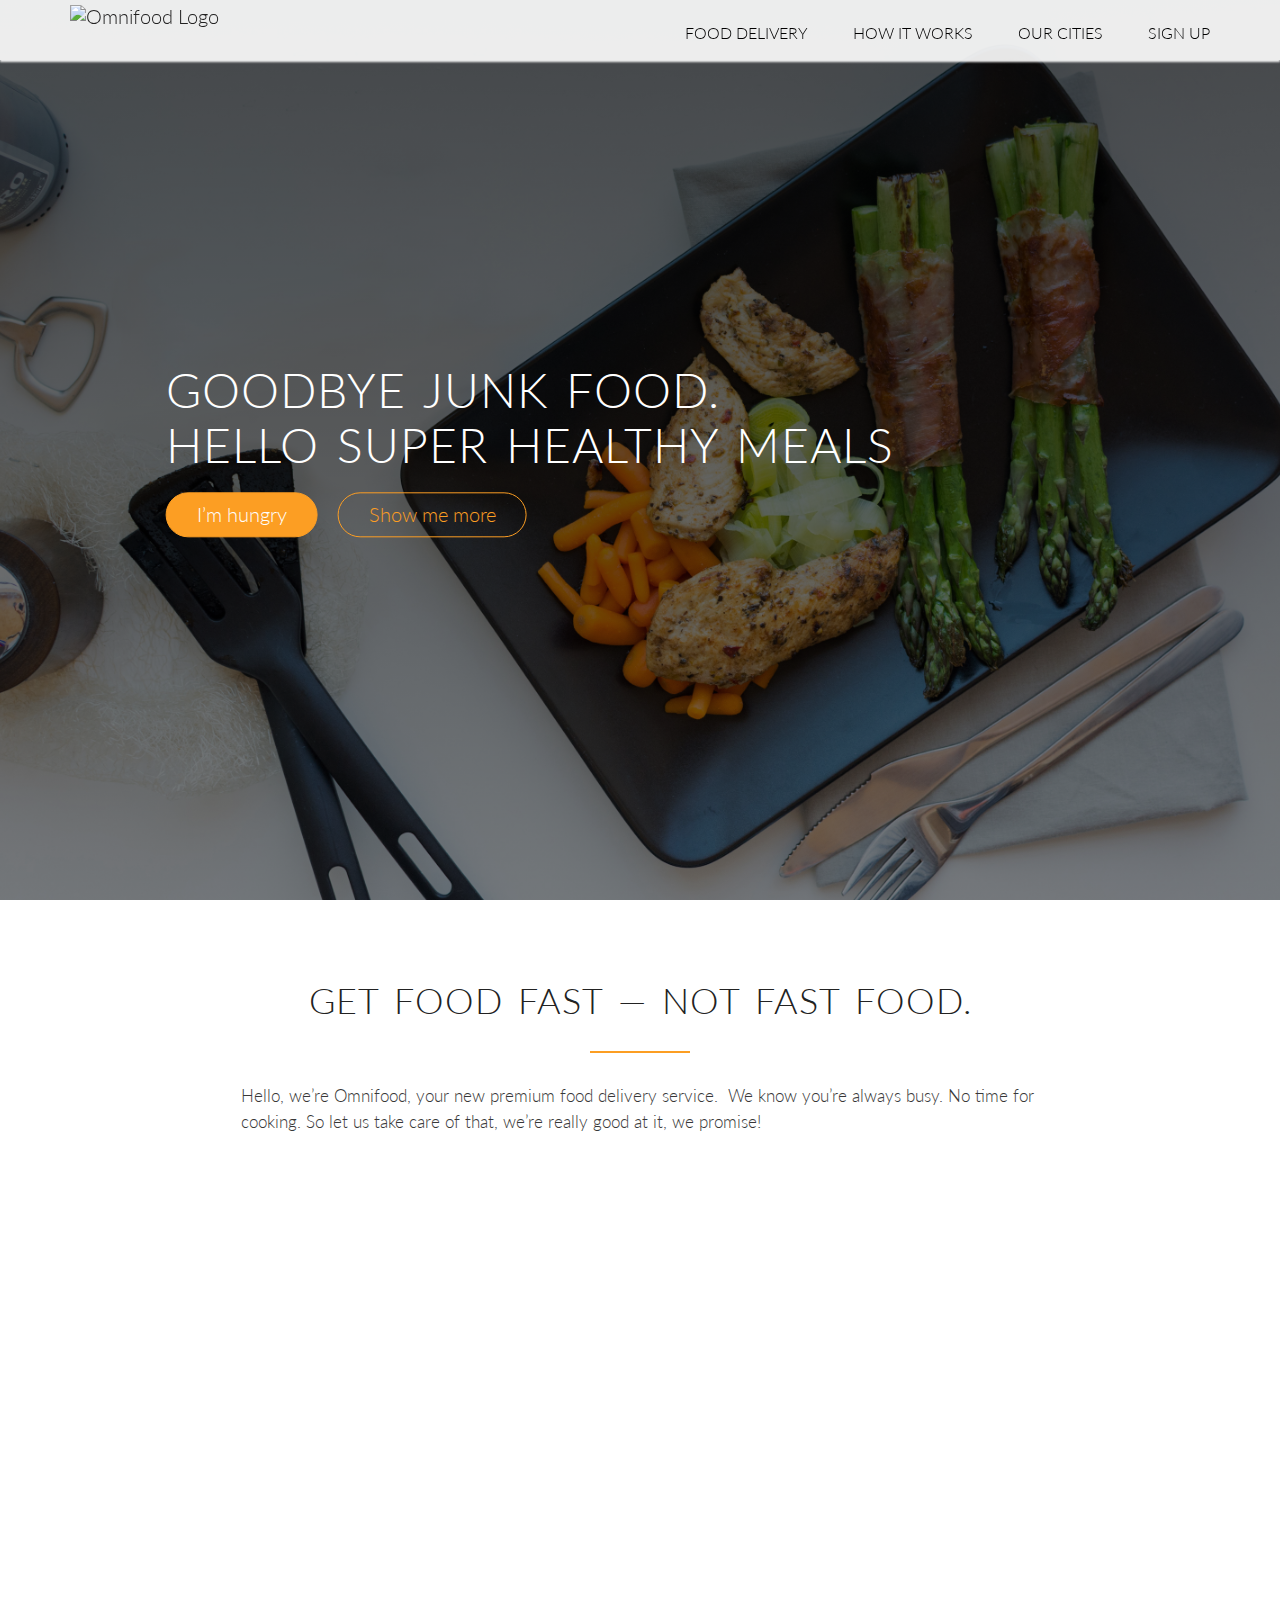
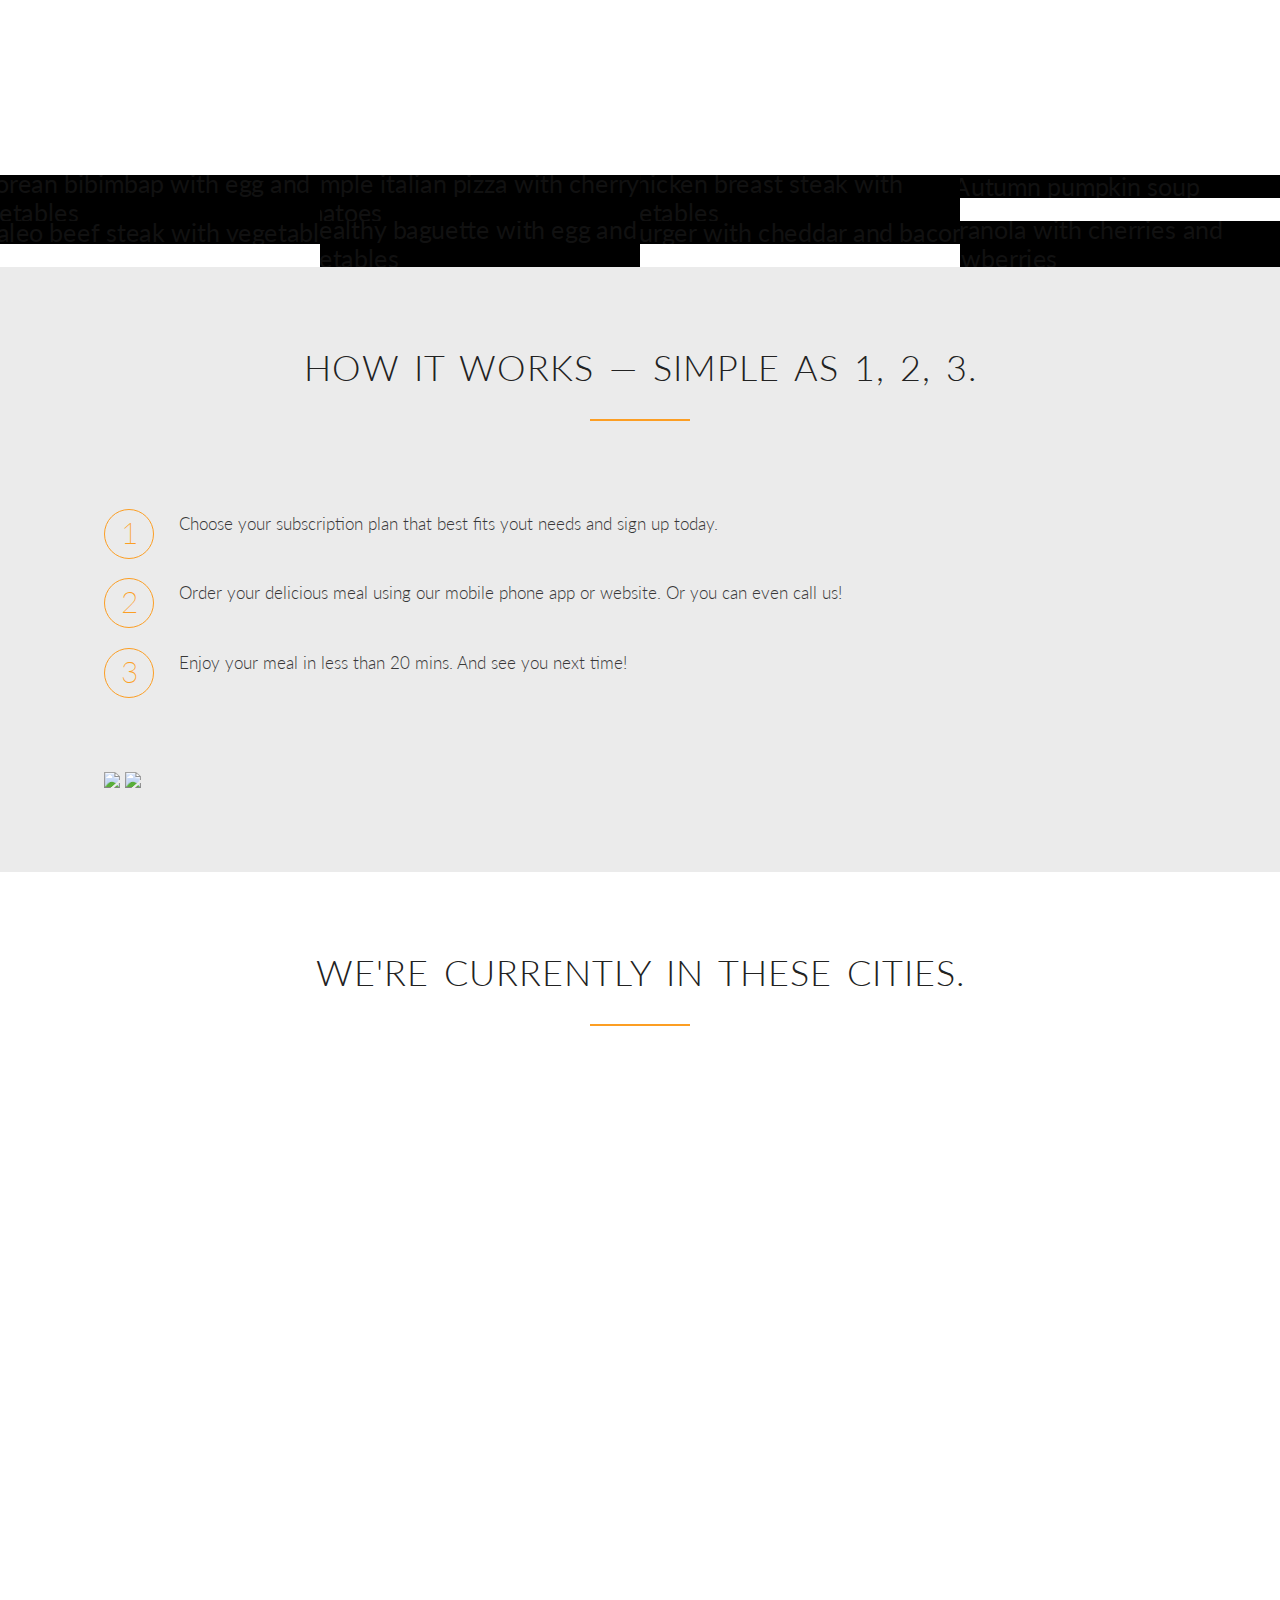
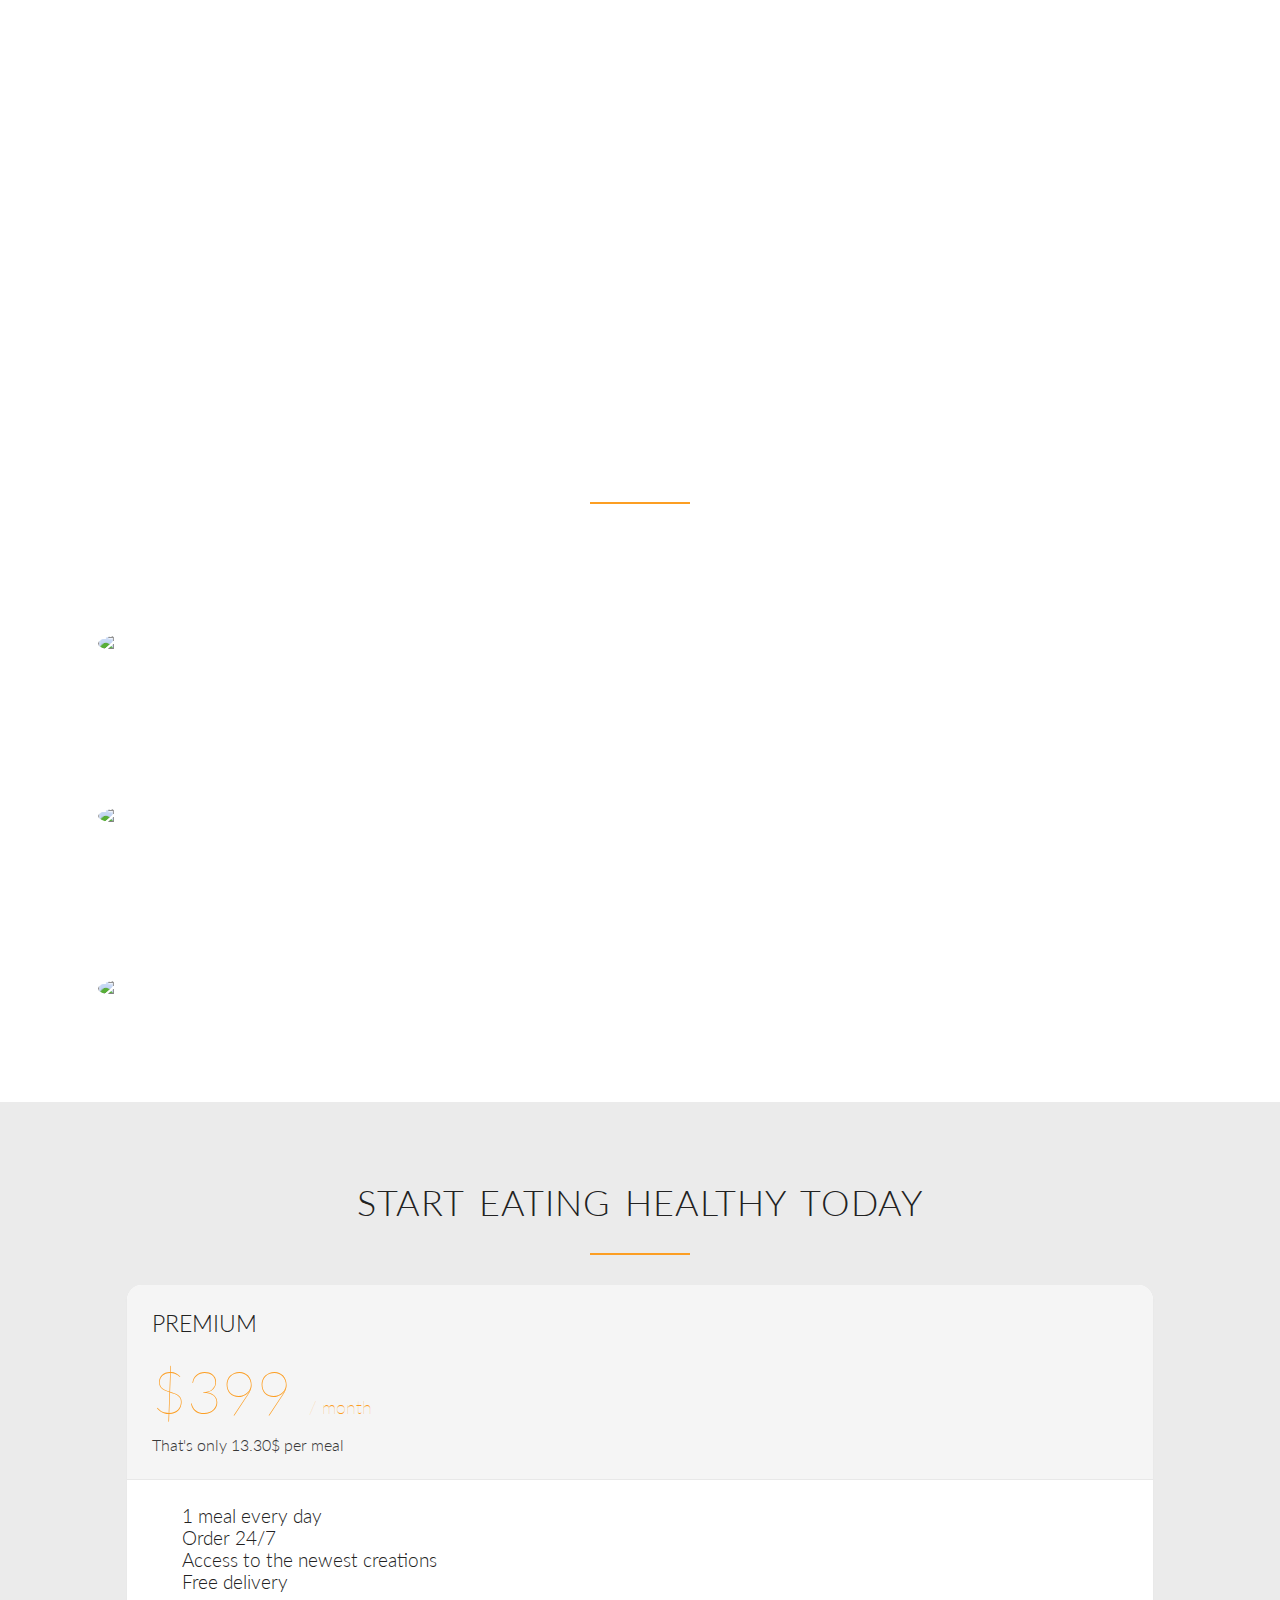
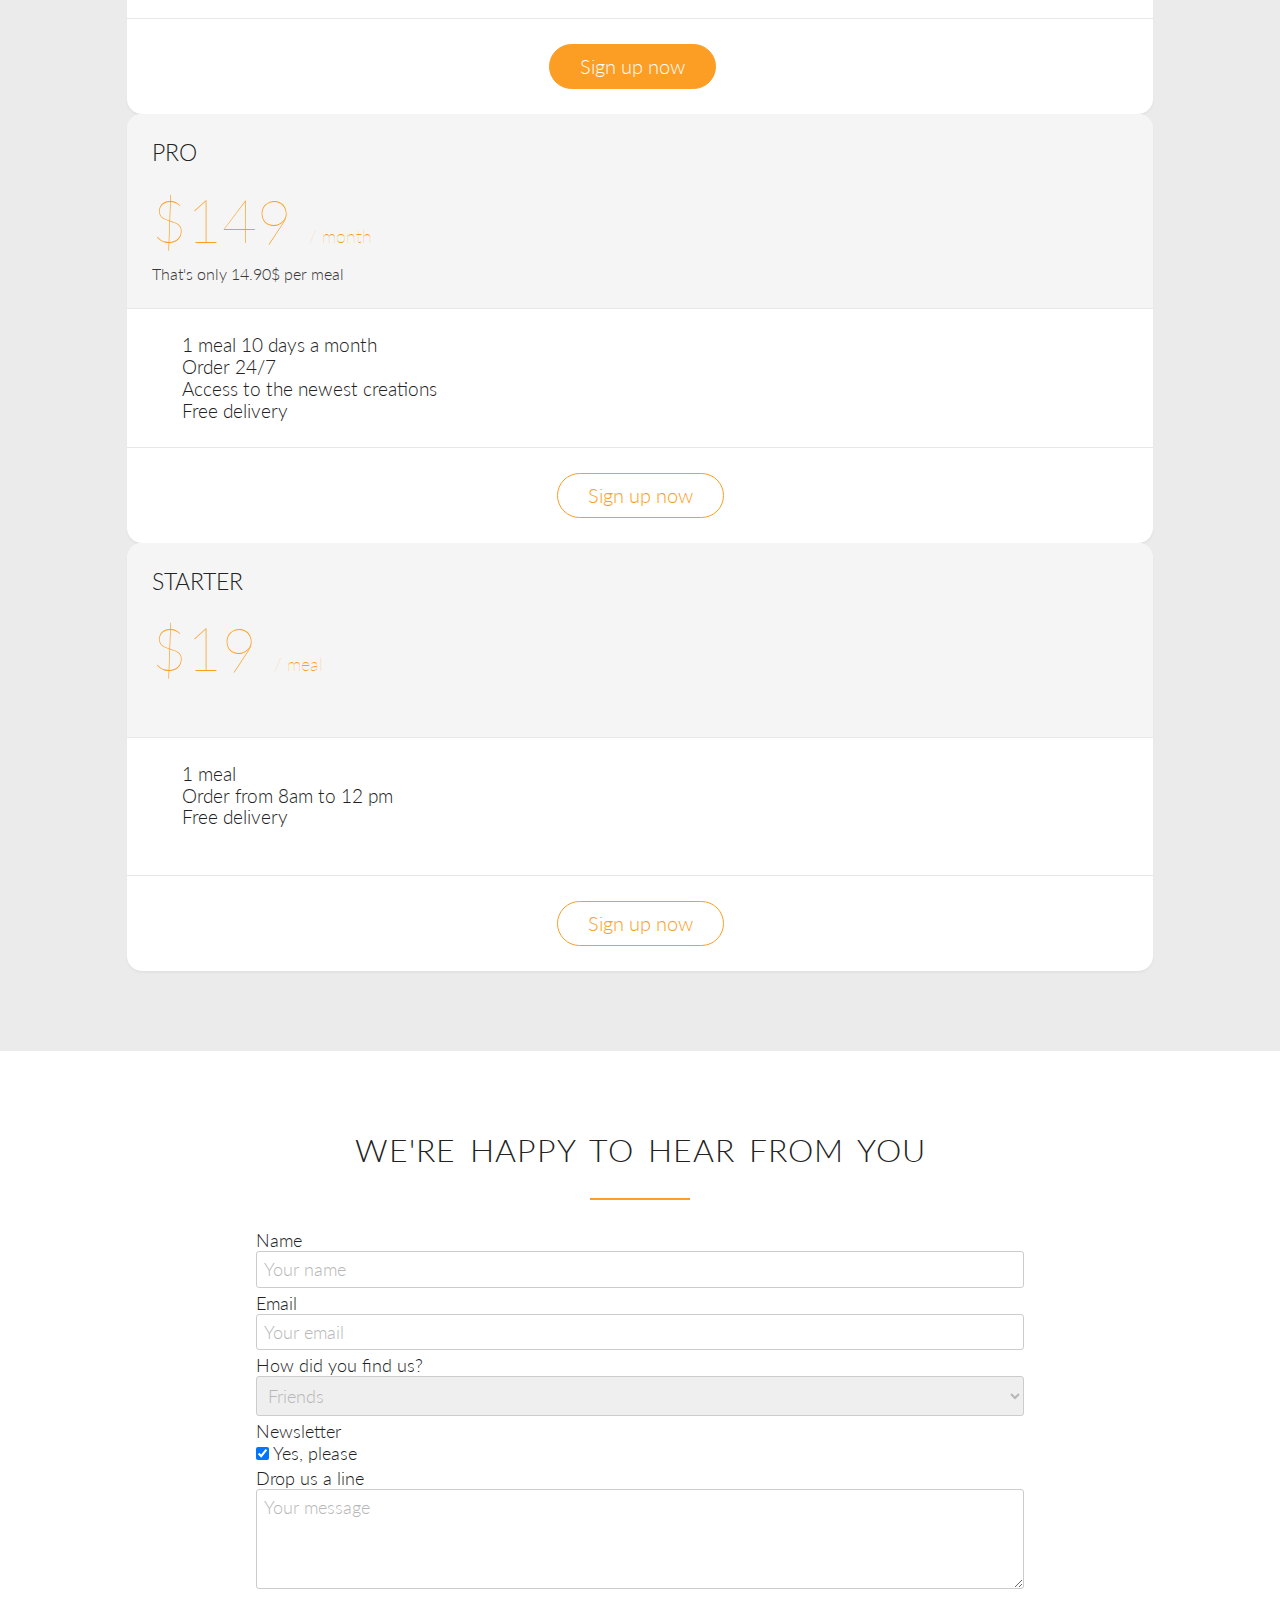
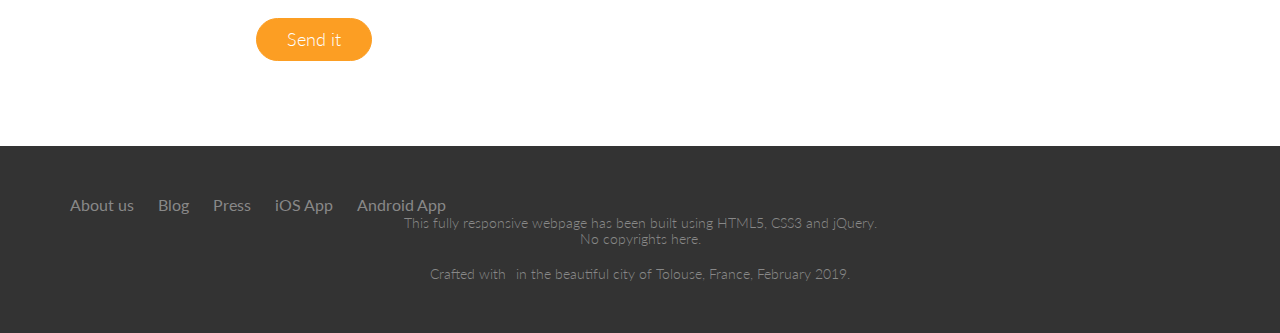
==== commit 0fc5342f: "desktop version ready" ====
--- a/index.html
+++ b/index.html
@@ -1,36 +1,40 @@
 <!DOCTYPE html>
 <html lang=en>
   <head>
+    <meta name="viewport" content="width=device-width, initial-scale=1.0">
     <link rel="stylesheet" type="text/css" href="vendors/css/normalize.css">
     <link rel="stylesheet" type="text/css" href="vendors/css/grid.css">
     <link rel="stylesheet" type="text/css" href="vendors/css/ionicons.min.css">
+    <link rel="stylesheet" type="text/css" href="vendors/css/animate.css">
     <link rel="stylesheet" type="text/css" href="resources/css/style.css">
-    <link href="https://fonts.googleapis.com/css?family=Roboto:100,100i,200,200i,300,300i,400,400i,500,500i" rel="stylesheet">
+    <link rel="stylesheet" type="text/css" href="resources/css/queries.css">
+    <link href="https://fonts.googleapis.com/css?family=Lato:100,100i,200,200i,300,300i,400,400i,500,500i" rel="stylesheet">
     <title>Omnifood</title>
   </head>
   <body>
     <!-- header (homepage) -->
     <header>
-      <nav>
+      <nav class="sticky"> <!-- class="sticky" will relate to the sticky nav bar popping up when scrolling down -->
         <div class="row"> <!-- .row is already centered and it is my reusable element -->
           <img src="resources/images/logo-white.png" alt="Omnifood Logo" class="logo">
+          <img src="resources/images/logo.png" alt="Omnifood Logo" class="logo-black">
           <ul class="main-nav">
-            <li><a href="#">Food Delivery</a></li>
-            <li><a href="#">How it works</a></li>
-            <li><a href="#">Our Cities</a></li>
-            <li><a href="#">Sign Up</a></li>
+            <li><a href="#features">Food Delivery</a></li>
+            <li><a href="#steps">How it works</a></li>
+            <li><a href="#cities">Our Cities</a></li>
+            <li><a href="#form">Sign Up</a></li>
           </ul>
         </div>
       </nav>
       <div class="hero-text-box">
         <h1>Goodbye junk food.<br>
         Hello super healthy meals</h1>
-        <a class="btn btn-full" href="#">I’m hungry</a>
-        <a class="btn btn-ghost" href="#">Show me more</a>
+        <a class="btn btn-full js--scroll-to-plans" href="#">I’m hungry</a>
+        <a class="btn btn-ghost js--scroll-to-start" href="#">Show me more</a>
       </div>
     </header>
     <!-- section 1: "section-features" -->
-    <section class="section-features">
+    <section class="section-features js--section-features" id="features">
       <div class="row">
         <h2>Get food fast &mdash; not fast food.</h2>
         <p class="long-copy">
@@ -39,13 +43,13 @@
         So let us take care of that, we’re really good at it, we promise!
         </p>
       </div>
-      <div class="row">
+      <div class="row js--wp-1">
         <div class="col span-1-of-4 box">
           <div class="wrapper">
             <i class="ion-ios-infinite icon-big"></i>
             <h3>Up to 365 days/year</h3>
           </div>
-          <p>Never cook again! We really mean that. Our subscription plans include up to 365 days/year coverage. You can also choose to order more flexibly if that's your style.</p>
+          <p class="">Never cook again! We really mean that. Our subscription plans include up to 365 days/year coverage. You can also choose to order more flexibly if that's your style.</p>
         </div>
         <div class="col span-1-of-4 box">
           <div class="wrapper">
@@ -57,7 +61,7 @@
         <div class="col span-1-of-4 box">
           <div class="wrapper">
             <i class="ion-ios-heart-outline icon-big"></i>
-            <h3>100% organic</h3>
+            <h3>Only organic food</h3>
           </div>
           <p>All our vegetables are fresh, organic and local. Animals are raised without added hormones or antibiotics. Good for your health, the environment, and it also tastes better!</p>
         </div>
@@ -121,13 +125,13 @@
       </ul>
     </section>
     <!-- section 3: "section-steps" -->
-    <section class="section-steps">
+    <section class="section-steps" id="steps">
       <div class="row">
         <h2>How it works &mdash; Simple as 1, 2, 3.</h2>
       </div>
       <div class="row">
         <div class="col span-1-of-2 step-box">
-          <img src="resources/images/app-iPhone.png" alt="Omnifood app on iPhone" class="app-screen">
+          <img src="resources/images/app-iPhone.png" alt="Omnifood app on iPhone" class="app-screen js--wp-2">
         </div>
         <div class="col span-1-of-2 step-box">
           <div class="work-step">
@@ -148,11 +152,11 @@
       </div>
     </section>
     <!-- section 4: "section-cities" -->
-    <section class="section-cities">
+    <section class="section-cities" id="cities">
         <div class="row">
             <h2>We're currently in these cities.</h2>
         </div> 
-        <div class="row">
+        <div class="row js--wp-3">
             <div class="col span-1-of-4 box">
                 <div class="wrapper">
                     <div class="city-feature">
@@ -265,13 +269,13 @@
       </div>
     </section>
     <!-- section 6: "section-plans" -->
-    <section class="section-plans">
+    <section class="section-plans js--section-plans">
       <div class="row">
         <h2>Start eating healthy today</h2>
       </div>
       <div class="row">
         <div class="col span-1-of-3">
-          <div class="plan-box"> <!-- this <div> allows make changes to the box without affecting the .col class (like width, background-color, etc.)-->
+          <div class="plan-box js--wp-4"> <!-- this <div> allows make changes to the box without affecting the .col class (like width, background-color, etc.)-->
             <div>
               <h3>Premium</h3>
               <p class="plan-price">$399 <span>/ month</span></p>
@@ -315,13 +319,14 @@
             <div>
               <h3>Starter</h3>
               <p class="plan-price">$19 <span>/ meal</span></p>
-              <p class="plan-price-meal"></p>
+              <p class="plan-price-meal">&nbsp;</p>
             </div>
             <div>
               <ul>
                 <li><i class="ion-ios-checkmark-empty icon-small"></i>1 meal</li>
                 <li><i class="ion-ios-checkmark-empty icon-small"></i>Order from 8am to 12 pm</li>
                 <li><i class="ion-ios-checkmark-empty icon-small"></i>Free delivery</li>
+                <li><i class="ion-ios-checkmark-empty icon-small"></i></li>
               </ul>
             </div>
             <div>
@@ -331,5 +336,116 @@
         </div>
       </div>
     </section>
+    <!-- section 7: "section-form" -->
+    <section class="section-form" id="form">
+      <div class="row">
+        <h2>We're happy to hear from you</h2>
+      </div>
+      <div class="row">
+        <form method="post" action="#" class="contact-form">
+          <!-- name -->
+          <div class="row"> 
+            <div class="col span-1-of-3">
+              <label for="name">Name</label> <!-- 'for' attribute refers to te id of the input it links to -->
+            </div>
+            <div class="col span-2-of-3">
+              <input type="text" name="name" id="name" placeholder="Your name" required> 
+            </div>
+          </div>
+          <!-- email -->
+          <div class="row"> 
+            <div class="col span-1-of-3">
+              <label for="email">Email</label> <!-- 'for' attribute refers to te id of the input it links to -->
+            </div>
+            <div class="col span-2-of-3">
+              <input type="email" name="email" id="email" placeholder="Your email" required> 
+            </div>
+          </div>
+          <!-- hear about us -->
+          <div class="row"> 
+            <div class="col span-1-of-3">
+              <label>How did you find us?</label>
+            </div>
+            <div class="col span-2-of-3">
+              <select name="find-us" id="find-us">
+                <option value="friends">Friends</option>
+                <option value="search">Search engine</option>
+                <option value="ad">Advertisement</option>
+                <option value="other">Other</option>
+              </select>
+            </div>
+          </div>
+          <!-- newsletter -->
+          <div class="row"> 
+            <div class="col span-1-of-3">
+              <label for="newsletter">Newsletter</label> <!-- 'for' attribute refers to te id of the input it links to -->
+            </div>
+            <div class="col span-2-of-3">
+              <input type="checkbox" name="newsletter" id="newsletter" checked> Yes, please
+            </div>
+          </div>
+          <!-- message -->
+          <div class="row"> 
+            <div class="col span-1-of-3">
+              <label for="message">Drop us a line</label>
+            </div>
+            <div class="col span-2-of-3">
+              <textarea name="message" id="message" placeholder="Your message"></textarea>
+            </div>
+          </div>
+          <!-- button -->
+          <div class="row"> 
+            <div class="col span-1-of-3">
+              <label>&nbsp;</label>
+            </div>
+            <div class="col span-2-of-3">
+              <input type="submit" value="Send it">
+            </div>
+          </div>
+        </form>
+      </div>
+    </section>
+    <!-- footer -->
+    <footer>
+        <div class="row">
+            <div class="col span-1-of-2">
+                <ul class="footer-nav"> <!-- this nav bar will be floating to the left -->
+                    <li><a href="#">About us</a></li>
+                    <li><a href="#">Blog</a></li>
+                    <li><a href="#">Press</a></li>
+                    <li><a href="#">iOS App</a></li>
+                    <li><a href="#">Android App</a></li>
+                </ul>
+            </div>
+            <div class="col span-1-of-2">
+                <ul class="social-links"> <!-- this nav bar will be floating to the right -->
+                    <li><a href="#"><i class="ion-social-facebook"></i></a></li>
+                    <li><a href="#"><i class="ion-social-twitter"></i></a></li>
+                    <li><a href="#"><i class="ion-social-googleplus"></i></a></li>
+                    <li><a href="#"><i class="ion-social-instagram"></i></a></li>
+                </ul>
+            </div>
+        </div>
+        <div class="row">
+            <p>
+                This fully responsive webpage has been built using HTML5, CSS3 and jQuery.<br>No copyrights here.
+            </p>
+            <p>
+                Crafted with <i class="ion-ios-heart" style="color: #ea0000; padding: 0 3px;"></i> in the beautiful city of Tolouse, France, February 2019.
+            </p>
+        </div>
+    </footer>
+    <!-- jQuery -->
+    <script src="https://ajax.googleapis.com/ajax/libs/jquery/1.11.2/jquery.min.js"></script>
+    <!-- fast & lightweight polyfill for min/max-width CSS3 Media Queries (for IE 6-8, and more) -->
+    <script src="//cdn.jsdelivr.net/respond/1.4.2/respond.min.js"></script>
+    <!-- html5shiv is an HTML5 JavaScript shim for IE to recognise and style the HTML5 elements -->
+    <script src="https://cdn.jsdelivr.net/npm/html5shiv@3.7.3/dist/html5shiv.min.js"></script>
+    <!-- a JavaScript utility that emulates CSS3 pseudo-classes and attribute selectors in Internet Explorer 6-8-->
+    <script src="https://cdn.jsdelivr.net/npm/selectivizr@1.0.3/selectivizr.min.js"></script>
+    <!-- .js files -->
+    <script src="vendors/js/jquery.waypoints.min.js"></script>
+    <script src="resources/js/script.js"></script> <!-- make sure it will be last file to be called -->
+    <!-- END .js files-->
   </body>
 </html>
--- a/resources/css/style.css
+++ b/resources/css/style.css
@@ -5,13 +5,14 @@
 * {
     margin: 0; /* all the margins and paddings are gone */
     padding: 0; /* all the margins and paddings are gone */
+    -webkit-box-sizing: border-box;
     box-sizing: border-box; /* all the margins and paddings are gone */
 }
 
 html {
     background-color: #ffffff;
     color: #222222;
-    font-family: 'Roboto', 'Arial', sans-serif;
+    font-family: 'Lato', 'Arial', sans-serif;
     font-size: 20px; /* THIS IS THE ONLY FONT SIZE FIXED. ALL THE FOLLOWINGS WILL BE ADAPTING RELATIVELY TO THIS ONE PARTICULAR */
     font-weight: 400;
     text-rendering: optimizeLegibility;
@@ -47,28 +48,31 @@
 /*  the class btn style will be shared, while btn-full and btn-ghost will be specific
 LINK-VISITED: 'link' and 'visited' provides the same style to both the <a> states (before and after visiting) */
 .btn:link,
-.btn:visited {
+.btn:visited,
+input[type=submit] {
     display: inline-block; /* <a> is an in-line element, I need to convert it into a bloc for more customisation */
     padding: 10px 30px 10px 30px; /* top right buttom left */
     border-radius: 200px;
     text-decoration: none; /* avoid <a> decorations */
     font-weight: 300;
     color: #ffffff; /* "color" on its own refers to the font!!! not to the background */
+    -webkit-transition: background-color 0.2s, border 0.2s, color 0.2s;
     transition: background-color 0.2s, border 0.2s, color 0.2s; /* CSS3 for transitions when hovering */
 }
 
 .btn-full:link,
-.btn-full:visited {
-    background-color: #fc7a23;
-    border: 1px solid #fc7a23; /* thickness - type - color: I need to add it because the ghost one will be 1px bigger otherwise
+.btn-full:visited,
+input[type=submit] {
+    background-color: #fc9e23;
+    border: 1px solid #fc9e23; /* thickness - type - color: I need to add it because the ghost one will be 1px bigger otherwise
                                     BOX MOODEL: heigth and width of an element is given by: content + padding + margin*/
     margin-right: 15px;
 }
 
 .btn-ghost:link,
 .btn-ghost:visited {
-    border: 1px solid #fc7a23; /* thickness - type - color */
-    color: #fc7a23;
+    border: 1px solid #fc9e23; /* thickness - type - color */
+    color: #fc9e23;
 }
 
 /*  HOVER-ACTIVE: as well as for link-visited, we should implement some extra style for the hover-active state */
@@ -78,7 +82,8 @@
 }
 
 .btn-full:hover,
-.btn-full:active {
+.btn-full:active,
+input[type=submit]:hover {
     background-color: #8f3900;
     border: 1px solid #8f3900;
 }
@@ -122,7 +127,7 @@
     content: " "; /* it creates the side-to-side line */
     width: 100px;
     height: 2px;
-    background-color: #fc7a23;
+    background-color: #fc9e23;
     margin: 0px auto 0px auto; /* this is for centering purposes */
     margin-top: 30px; /* this is for creating white space to compensate the h1 margin-bottom: 30px; */
 }
@@ -137,8 +142,8 @@
 
 p {
     color: #383838;
-    font-weight: 200;
-    font-size: 90%;
+    font-weight: 300;
+    font-size: 85%;
 }
 
 .long-copy {
@@ -158,16 +163,17 @@
 
 a:link,
 a:visited {
-    color: #fc7a23;
+    color: #fc9e23;
     text-decoration: none;
     padding-bottom: 1px;
+    -webkit-transition: opacity 0.2s, border-bottom 0.2s, color 0.2s;
     transition: opacity 0.2s, border-bottom 0.2s, color 0.2s; /* CSS3 for transitions when hovering */
 }
 
 a:active,
 a:hover {
     color: #8f3900;
-    border-bottom: 1px solid #fc7a23;
+    border-bottom: 1px solid #fc9e23;
     opacity: 0.9;
 }
 
@@ -176,6 +182,7 @@
 /*  ************************************************************************************************************************* */
 
 header {
+    background-image: -webkit-gradient(linear, left top, left bottom, from(rgba(0, 0, 0, 0.7)), to(rgba(0, 0, 0, 0.5))), url(img/hero.jpg);
     background-image: linear-gradient(rgba(0, 0, 0, 0.7), rgba(0, 0, 0, 0.5)), url(img/hero.jpg);
     height: 100vh; /* 100% of the view display */
     background-size: cover; /* otherwise set to 'fill' */
@@ -188,6 +195,7 @@
     max-width: 1140px;
     top: 50%;
     left: 30%;
+    -webkit-transform: translate(-30%, -50%);
     transform: translate(-30%, -50%); /* trick to correct the LEFT and TOP above */
 }
 
@@ -198,6 +206,15 @@
     margin-top: 20px;   /* margin-top for both logo and navbar are static and based on personal prefrence */
 }
 
+.logo-black {
+    display: none;
+    height: 50px;
+    width: auto;
+    float: left;
+    margin: 5px 0 5px 0;   /* margin-top for both logo and navbar are static and based on personal prefrence */
+}
+
+/* main navigation bar */
 .main-nav {
     float: right;
     list-style: none;
@@ -219,14 +236,36 @@
 
 .main-nav li a:hover,
 .main-nav li a:active {
-    color: rgba(255, 255, 255, 0.8);
-    border-bottom: 1px solid #fc7a23;
+    border-bottom: 1px solid #fc9e23;
+    -webkit-transition: color 0.2s, border-bottom 0.2s;
     transition: color 0.2s, border-bottom 0.2s;
     text-decoration: none;
     text-transform: uppercase;
     font-size: 80%; /* (16px) */
 }
-
+/* sticky navigation bar */
+.sticky {
+    position: fixed;
+    top: 0;
+    left: 0;
+    width: 100%;
+    background-color: rgba(255,255,255,0.9);
+    box-shadow: 0 2px 2px #f0f0f0;
+    font-weight: 300;
+    z-index: 9999; /* z-index will assure my element to be at the top of any other (bar must be above the food images) */
+}
+
+.sticky .main-nav li a:link,
+.sticky .main-nav li a:visited {
+    color: rgb(0, 0, 0);
+    text-decoration: none;
+    text-transform: uppercase;
+    font-size: 80%; /* (16px) */
+}
+
+.sticky .logo { display: none; }
+.sticky .logo-black { display: block;}
+.main-nav { margin-top: 20px; }
 /*  ************************************************************************************************************************* */
 /*  section 1: "section-features" */
 /*  ************************************************************************************************************************* */
@@ -241,7 +280,7 @@
 .icon-big {
     font-size: 150%;
     display: inline-block;
-    color: #fc7a23;
+    color: #fc9e23;
     margin-bottom: 5px;
 }
 
@@ -273,11 +312,16 @@
 .meals-photo img {
     width: 100%;
     height: auto;
+    -webkit-transform: scale(1.25);
     transform: scale(1.25);/* this will get rid of the white stroke between the two images showcase */
-    transition: transform 0.5s, opacity 0.5s; /* this dictates the transition effects: transform and opacity values will be defined in the img:hover */
-    opacity: 0.7; /* this makes the images look darker (though I need to set the container background-color to black - see above)*/
+    -webkit-transition: opacity 0.5s, -webkit-transform 0.5s;
+    transition: opacity 0.5s, -webkit-transform 0.5s;
+    transition: transform 0.5s, opacity 0.5s;
+    transition: transform 0.5s, opacity 0.5s, -webkit-transform 0.5s; /* this dictates the transition effects: transform and opacity values will be defined in the img:hover */
+    opacity: 0.5; /* this makes the images look darker (though I need to set the container background-color to black - see above)*/
 }
 .meals-photo img:hover {
+    -webkit-transform: scale(1.05);
     transform: scale(1.05); /* 1.05 in order to cover any white stroke effect when shrinking */
     opacity: 1.0; /* I want my image to 'come back to life' when hovering */
 }
@@ -310,15 +354,15 @@
 }
 
 .work-step div {
-    color: #fc7a23;
-    border: 1px solid #383838;
+    color: #fc9e23;
+    border: 1px solid #fc9e23;
     display: inline-block; /* this won't generate any line break */
     float: left; /* and this will align all the <div>1</div> with the <p> */
     height: 50px; /* the height and width is to set the <div> dimension (I can cause the diaplsy is inline-block) */
     width: 50px;
     border-radius: 50%; /* this is to make the squared border circular */
     text-align: center; /* this is to center the contents within */
-    padding: 8px; /* this is to center the number */
+    padding: 5px; /* this is to center the number */
     font-size: 150%; /* number size */
     font-weight: 200; /* number font weight */
     margin-right: 25px;
@@ -355,7 +399,7 @@
     width: 30px;
     text-align: center;
     font-size: 130%;
-    color: #fc7a23;
+    color: #fc9e23;
     /* to align icons and text */
     line-height: 120%;
     vertical-align: middle;
@@ -366,12 +410,11 @@
     display: inline-block;
     margin-left: 15px;
     font-size: 80%;
-    font-weight: 200;
 }
 
 .city-feature a:link,
 .city-feature a:visited {
-    border-bottom: 1px solid #fc7a23;
+    border-bottom: 1px solid #fc9e23;
 }
 
 .city-feature a:hover,
@@ -384,6 +427,7 @@
 /*  ************************************************************************************************************************* */
 
 .section-testimonials {
+    background-image: -webkit-gradient(linear, left top, left bottom, from(rgba(0, 0, 0, 0.7)), to(rgba(0, 0, 0, 0.7))), url(img/back-customers.jpg);
     background-image: linear-gradient(rgba(0, 0, 0, 0.7), rgba(0, 0, 0, 0.7)), url(img/back-customers.jpg);
     background-size: cover;
     background-attachment: fixed;
@@ -432,7 +476,7 @@
 }
 
 /*  ************************************************************************************************************************* */
-/*  section 6: "section-testimonials" */
+/*  section 6: "section-plans" */
 /*  ************************************************************************************************************************* */
 
 .section-plans {
@@ -441,37 +485,212 @@
 
 .plan-box {
     background-color: #ffffff;
-    border-radius: 5px;
+    border-radius: 15px; 
     width: 90%;
     margin-left: 5%;
+    -webkit-box-shadow: 0 2px 2px #e2e2e2;
+    box-shadow: 0 2px 2px #e2e2e2; /* 1. x axis; 2. y axis; 3. blur; 4. color */
 }
 .plan-box div {
-    padding: 15px;
+    padding: 25px;
     border-bottom: 1px solid #e8e8e8;
+}
+
+.plan-box li {
+    font-size: 95%;
+    font-weight: 300;
+}
+
+.plan-box ul {
+    list-style: none;
+}
+
+.plan-box div:first-child {
+    background-color: #f5f5f5;
+    border-top-left-radius: 15px;
+    border-top-right-radius: 15px;
+}
+
+.plan-box div:last-child {
+    text-align: center;
+    border-bottom: none;
 }
 
 .plan-price {
     font-size: 300%;
     margin-bottom: 10px;
     font-weight: 100;
-    color: #fc7a23;
+    color: #fc9e23;
+}
+
+.plan-price span {
+    font-size: 30%; /* this is based on the parent class font-size, that here is already 300%. Hence, 30% to get back to 100% */
 }
 
 .plan-price-meal {
     font-size: 80%;
 }
 
-.plan-price span {
-    font-size: 30%; /* this is based on the parent class font-size, that here is already 300%. Hence, 30% to get back to 100% */
-}
-
-.plan-box ul {
-    list-style: none;
-}
-
-.plan-box {
-    padding: 5px 0px 5px 0px;
-}
+/* .plan-box {
+    padding: 15px 0px 15px 0px;
+} */
+
+/*  ************************************************************************************************************************* */
+/*  section 7: "section-form" */
+/*  ************************************************************************************************************************* */
+
+.section-form {
+    width: 60%; /* reduce the overall class width (hence the form) */
+    margin: 0px auto 0px auto; /* center the form */
+    font-size: 90%;
+    font-weight: 300;
+}
+
+.section-form .row {
+    margin-bottom: 5px;
+}
+
+
+input[type=text],
+input[type=email],
+select,
+textarea { /* these are general and global adjustments to all the inputs, selects and textareas */
+    width: 100%;
+    padding: 7px;
+    border-radius: 3px;
+    border: 1px solid #cccccc;
+}
+
+input::-webkit-input-placeholder,
+textarea::-webkit-input-placeholder {
+    color: #b7b7b7;
+    font-weight: 300;
+}
+
+input:-ms-input-placeholder,
+textarea:-ms-input-placeholder {
+    color: #b7b7b7;
+    font-weight: 300;
+}
+
+input::placeholder,
+textarea::placeholder {
+    color: #b7b7b7;
+    font-weight: 300;
+}
+textarea {
+    height: 100px;
+}
+
+[type="checkbox"] {
+    margin: 5px 0 0 0;
+}
+
+#find-us {
+    color: #b7b7b7;
+    font-weight: 300;
+}
+*:focus {outline: none;}
+
+/*  ************************************************************************************************************************* */
+/*  footer */
+/*  ************************************************************************************************************************* */
+
+footer {
+    background-color: #333;
+    padding: 50px;
+    font-size: 80%;
+}
+
+.footer-nav {
+    list-style: none; /* it removes the bullet points but it keeps the onordered list */
+    float: left;    /* pushes all the element to the left */
+}
+
+.social-links {
+    list-style: none; /* it removes the bullet points but it keeps the onordered list */
+    float: right; /* pushes all the element to the right */
+}
+
+.footer-nav li,
+.social-links li {
+    display: inline-block; /* here is to align all the elements of the list */
+    margin-right: 20px; /* this will generate some extra space between the li elements */
+}
+
+.footer-nav li:last-child,
+.social-links li:last-child {
+    margin-right: 0; /* the last element on the right will have 20px margin right from hte previous command. This is to get rid of that extra margin */
+}
+
+.footer-nav li a:link,
+.footer-nav li a:visited, 
+.social-links li a:link,
+.social-links li a:visited {
+    text-decoration: none;
+    border: 0;
+    color: #888;
+    -webkit-transition: color 0.2s;
+    transition: color 0.2s;
+}
+
+.footer-nav li a:hover,
+.footer-nav li a:active {
+    color: #ddd;
+}
+
+.social-links li a:link,
+.social-links li a:visited {
+    font-size: 160%;
+}
+
+.ion-social-facebook,
+.ion-social-twitter,
+.ion-social-googleplus,
+.ion-social-instagram {
+    -webkit-transition: color 0.2s;
+    transition: color 0.2s;
+}
+
+.ion-social-facebook:hover {
+    color: #3b5998;
+}
+
+.ion-social-twitter:hover {
+    color: #00aced;
+}
+
+.ion-social-googleplus:hover {
+    color: #dd4b39;
+}
+
+.ion-social-instagram:hover {
+    color: #517fa4;
+}
+
+
+footer p {
+    color: #888;
+    text-align: center;
+    margin-top: 20px;
+}
+
+/*  ************************************************************************************************************************* */
+/*  animations */
+/*  ************************************************************************************************************************* */
+.js--wp-1,
+.js--wp-2,
+.js--wp-3 {
+    opacity: 0; /* this is to keep the element not visible (display:hidden would get rido of it too) */
+                /* note that the js--wp-4 is not included due to the animation not being a fadeIn */
+}
+
+.js--wp-1.animated,
+.js--wp-2.animated,
+.js--wp-3.animated {
+    opacity :1; /* classes happening at the same time (here is why no spaces in between classes declaration) */
+}
+
 /*  ************************************************************************************************************************* */
 /*  colors */
 /*  ************************************************************************************************************************* */
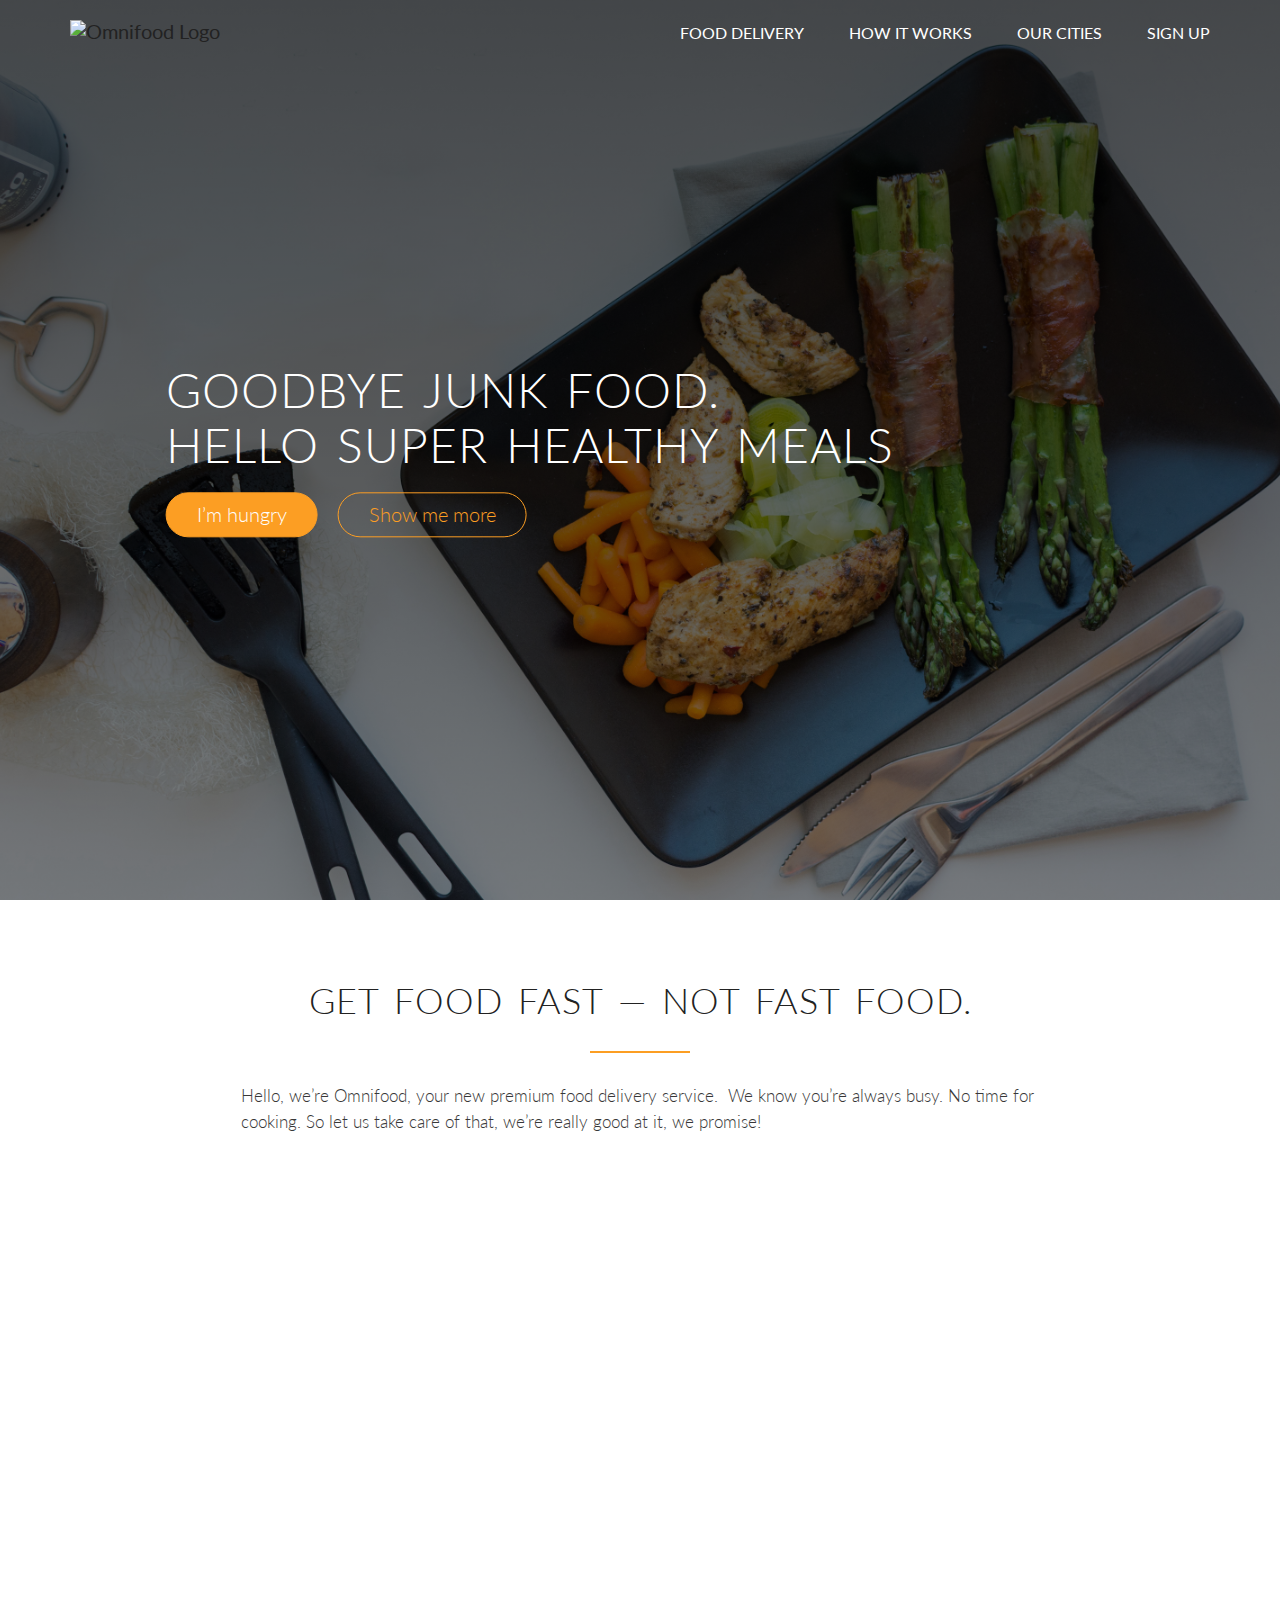
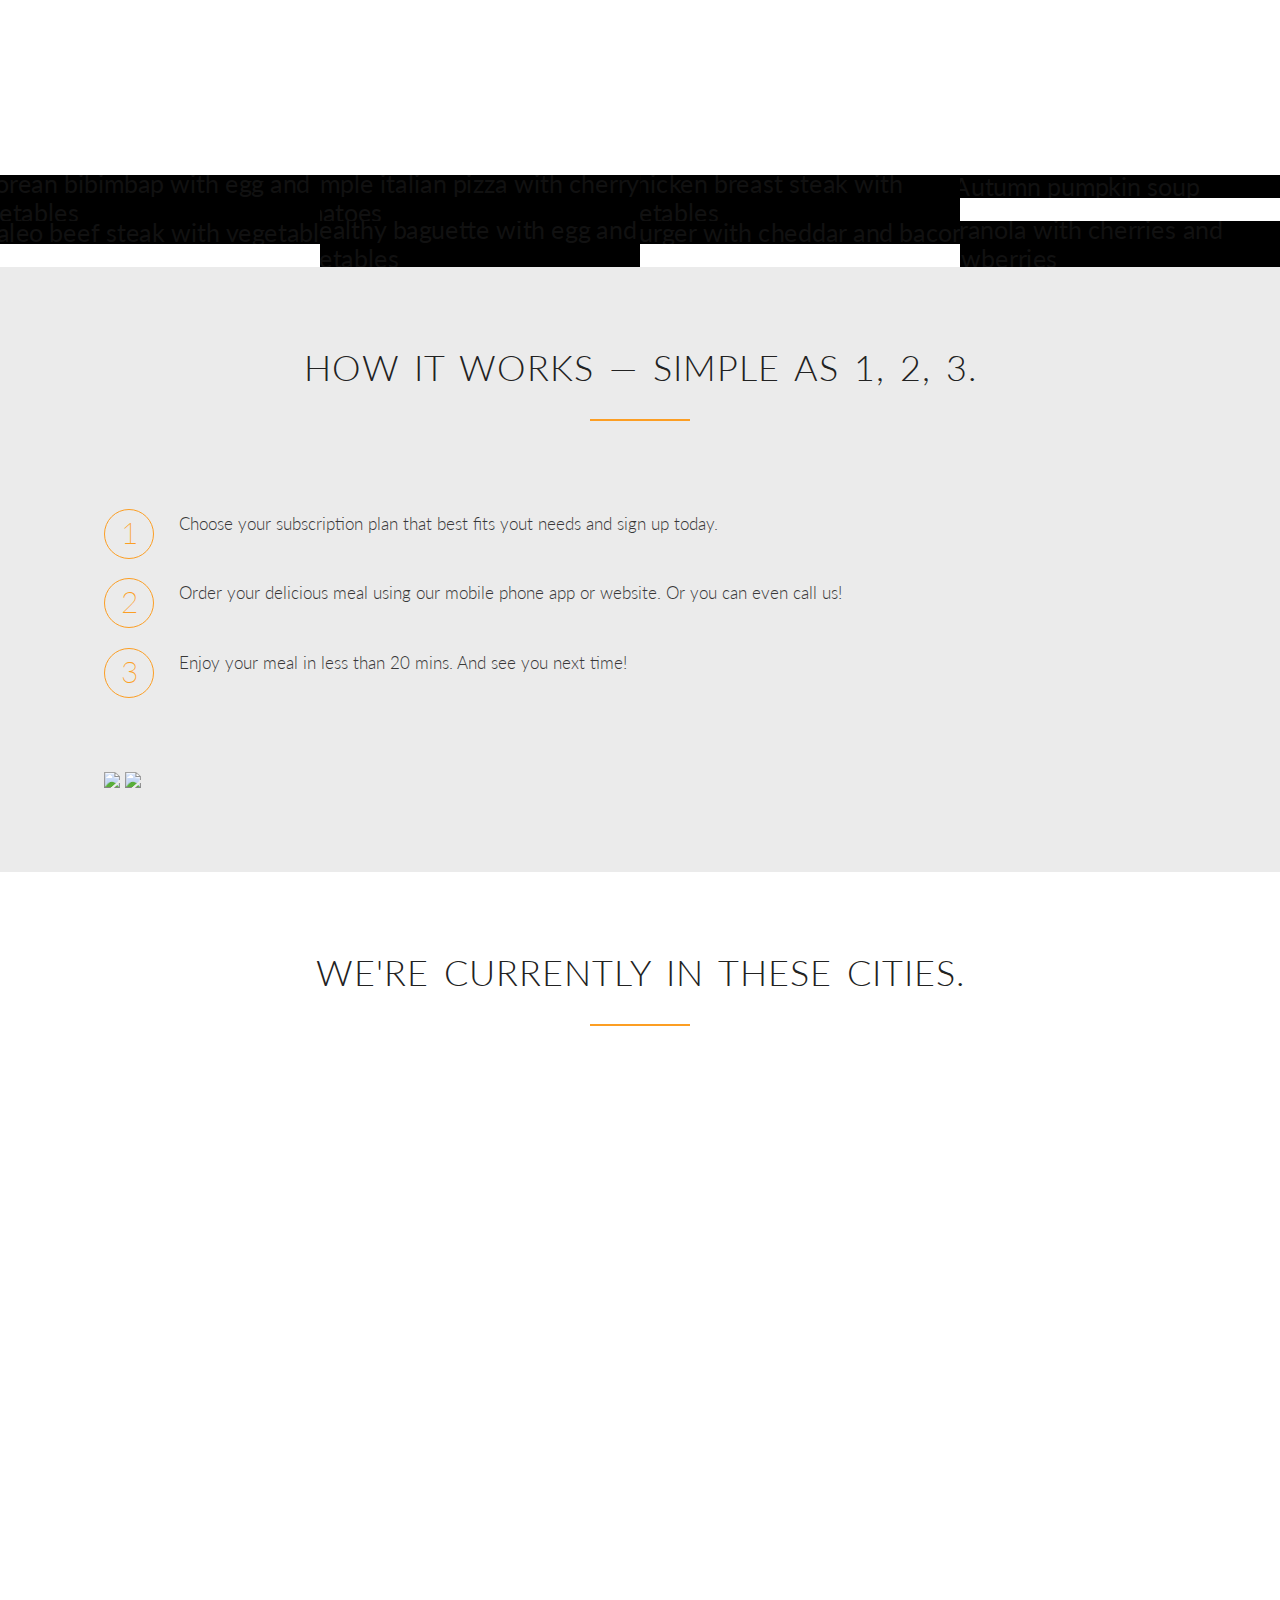
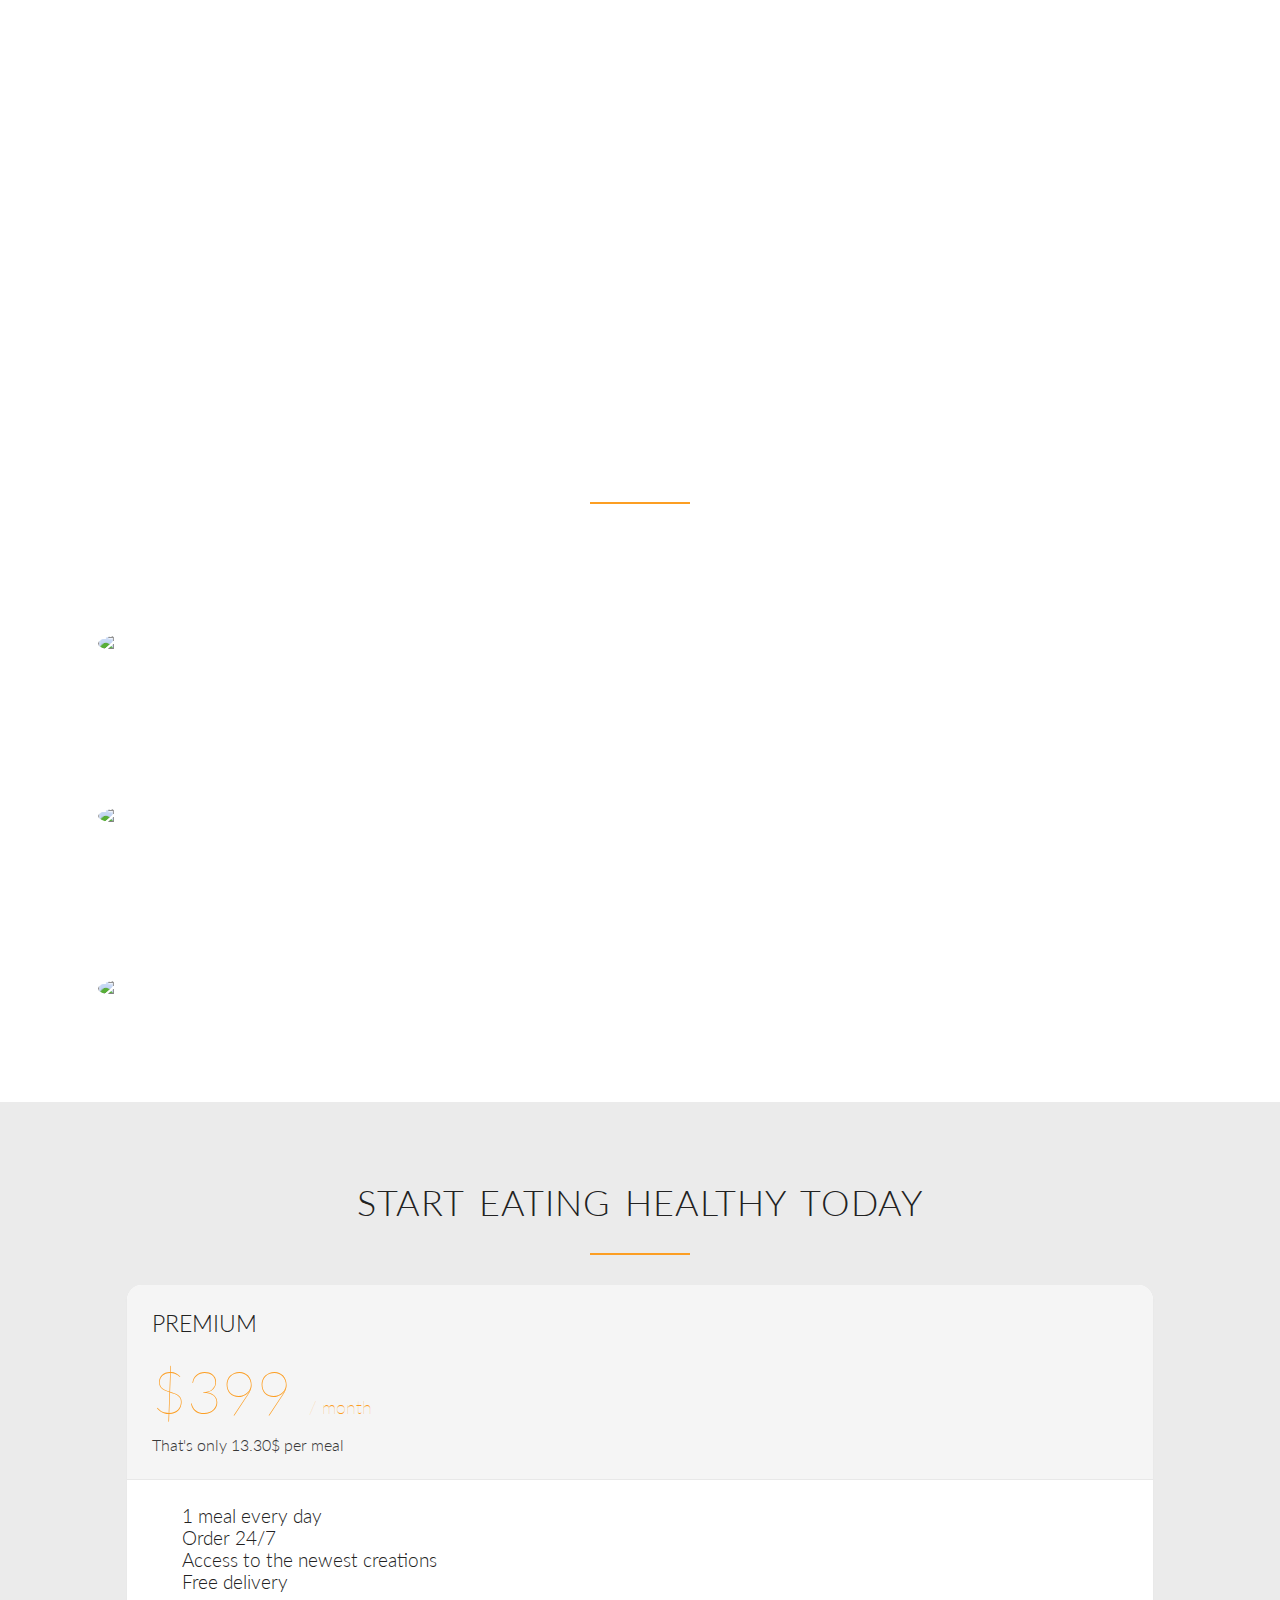
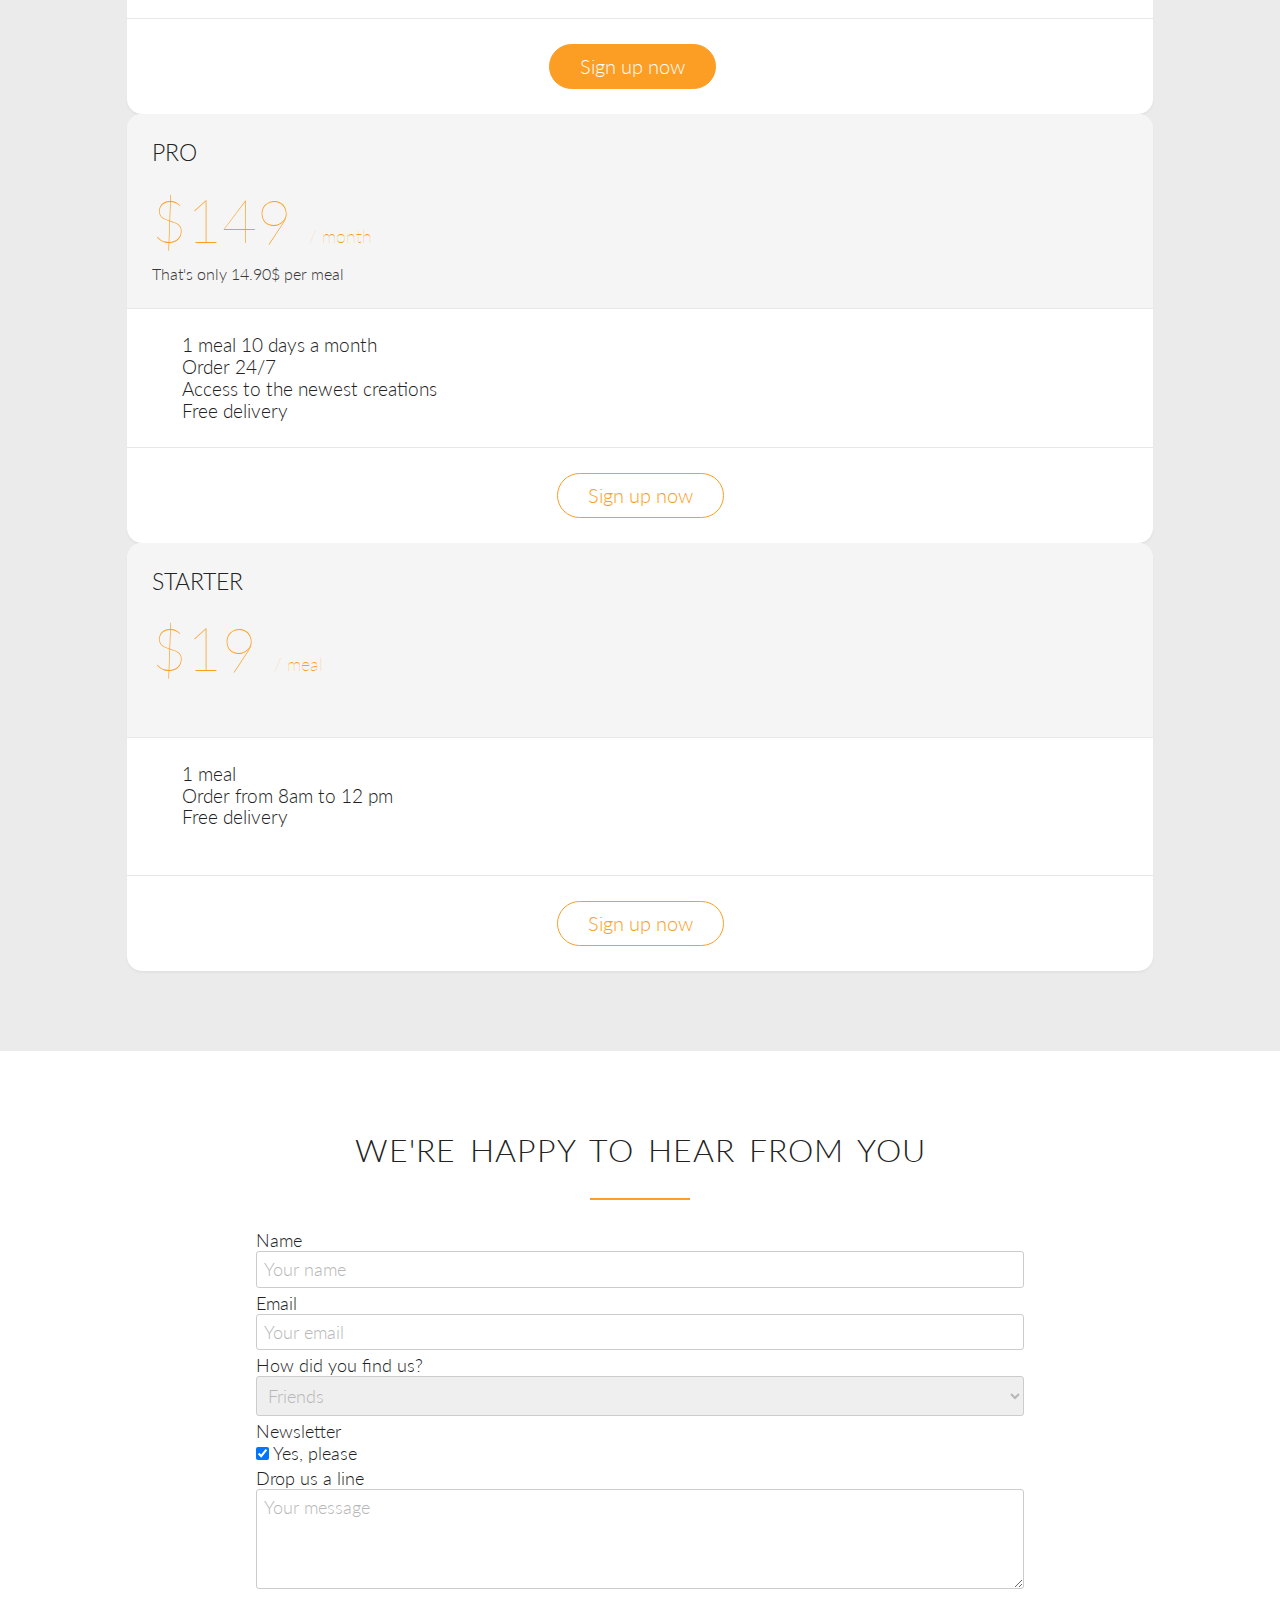
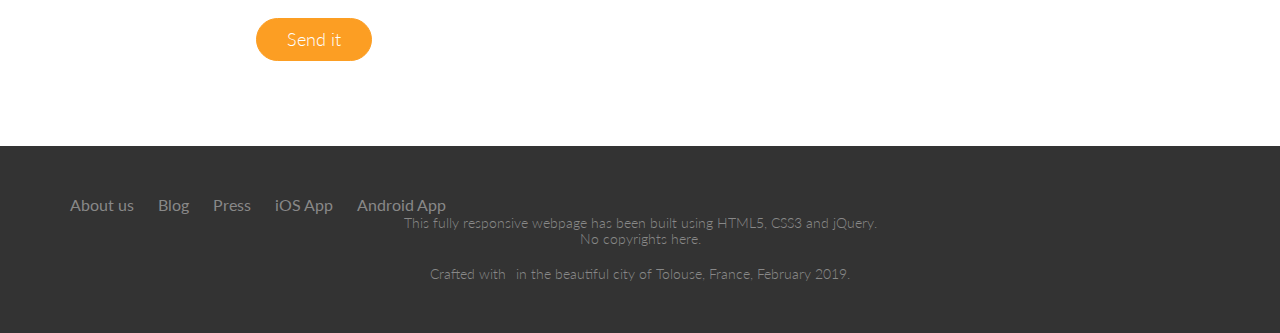
==== commit 161df9c0: "all HTML, CSS, jQuery done" ====
--- a/index.html
+++ b/index.html
@@ -2,6 +2,8 @@
 <html lang=en>
   <head>
     <meta name="viewport" content="width=device-width, initial-scale=1.0">
+    
+    <!-- css -->
     <link rel="stylesheet" type="text/css" href="vendors/css/normalize.css">
     <link rel="stylesheet" type="text/css" href="vendors/css/grid.css">
     <link rel="stylesheet" type="text/css" href="vendors/css/ionicons.min.css">
@@ -9,21 +11,35 @@
     <link rel="stylesheet" type="text/css" href="resources/css/style.css">
     <link rel="stylesheet" type="text/css" href="resources/css/queries.css">
     <link href="https://fonts.googleapis.com/css?family=Lato:100,100i,200,200i,300,300i,400,400i,500,500i" rel="stylesheet">
+    
     <title>Omnifood</title>
+    
+    <!-- favicons-->
+    <link rel="apple-touch-icon" sizes="180x180" href="/resources/favicons/apple-touch-icon.png">
+    <link rel="icon" type="image/png" sizes="32x32" href="/resources/favicons/favicon-32x32.png">
+    <link rel="icon" type="image/png" sizes="16x16" href="/resources/favicons/favicon-16x16.png">
+    <link rel="manifest" href="/resources/favicons/site.webmanifest">
+    <link rel="mask-icon" href="/resources/favicons/safari-pinned-tab.svg" color="#f56200">
+    <link rel="shortcut icon" href="/resources/favicons/favicon.ico">
+
+    <meta name="msapplication-TileColor" content="#da532c">
+    <meta name="msapplication-config" content="/resources/favicons/browserconfig.xml">
+    <meta name="theme-color" content="#ffffff">
   </head>
   <body>
     <!-- header (homepage) -->
     <header>
-      <nav class="sticky"> <!-- class="sticky" will relate to the sticky nav bar popping up when scrolling down -->
+      <nav> <!-- class="sticky" will relate to the sticky nav bar popping up when scrolling down -->
         <div class="row"> <!-- .row is already centered and it is my reusable element -->
           <img src="resources/images/logo-white.png" alt="Omnifood Logo" class="logo">
           <img src="resources/images/logo.png" alt="Omnifood Logo" class="logo-black">
-          <ul class="main-nav">
+          <ul class="main-nav js--main-nav">
             <li><a href="#features">Food Delivery</a></li>
             <li><a href="#steps">How it works</a></li>
             <li><a href="#cities">Our Cities</a></li>
             <li><a href="#form">Sign Up</a></li>
           </ul>
+          <a class="mobile-nav-icon js--nav-icon"><i class="ion-navicon-round"></i></a>
         </div>
       </nav>
       <div class="hero-text-box">
--- a/resources/css/style.css
+++ b/resources/css/style.css
@@ -243,6 +243,20 @@
     text-transform: uppercase;
     font-size: 80%; /* (16px) */
 }
+
+/* Mobile navi */
+.mobile-nav-icon {
+    float: right;
+    margin-top: 30px;
+    cursor: pointer;
+    display: none;
+}
+
+.mobile-nav-icon i {
+    font-size: 200%;
+    color: #fff;
+}
+
 /* sticky navigation bar */
 .sticky {
     position: fixed;
@@ -683,8 +697,12 @@
 .js--wp-3 {
     opacity: 0; /* this is to keep the element not visible (display:hidden would get rido of it too) */
                 /* note that the js--wp-4 is not included due to the animation not being a fadeIn */
-}
-
+    animation-duration: 1s;
+}
+
+.js--wp-4 {
+    animation-duration: 1s;
+}
 .js--wp-1.animated,
 .js--wp-2.animated,
 .js--wp-3.animated {
--- a/resources/css/queries.css
+++ b/resources/css/queries.css
@@ -0,0 +1,128 @@
+/* --- width < 1201px --- */
+@media only screen and (max-width: 1200px) {
+    .hero-text-box {max-width: 100%;padding: 0 2% 0 2%;}
+    .row {padding: 0 2% 0 2%;}
+    /*  section 1: "section-features" */
+    html {font-size: 19px;}
+    /*  section 6: "section-plans" */
+    .plan-box li {font-size: 80%;}
+}
+
+@media only screen and (max-width: 1102px) {
+    .wrapper h3 {font-size: 95%;font-weight:300;}
+}
+
+@media only screen and (max-width: 1097px) {
+    h1 {font-size: 170%;}
+}
+
+@media only screen and (max-width: 1035px) {
+    .plan-box li {font-size: 70%;}
+}
+
+
+/* --- width < 1024px --- */
+@media only screen and (max-width: 1023px) {
+    /* global */
+    html {font-size: 18px;}
+    section {padding: 40px 0px 40px 0px;}
+    h1 {font-size: 180%;}
+    a {font-size: 90%;}
+    /* header */
+    .main-nav li {margin-left: 30px; font-size: 90%; }
+    .hero-text-box {max-width: 100%; padding: 0 2% 0 2%;}
+    .btn:link, .btn:visited, input[type=submit] {padding: 10px 25px 10px 25px;}
+    /* section 1: "section-features" */
+    .wrapper {padding: 3%;}
+    /* section 3: "section-steps" */
+    .app-screen {width: 45%;}
+    .btn-app img {margin-top: 25px; margin-right: 10px;}
+    .work-step div {padding-top:10px; margin-right: 15px; font-size:130%;}
+    .step-box:first-child {text-align: right;padding-right: 5%;}
+    .step-box:last-child {padding-left: 0;}
+    /*  section 4: "section-cities" */
+    .city-feature {line-height: 110%;}
+    .wrapper h3 {font-size: 100%;}
+    .city-feature p {display: inline-block; margin-left: 5px; font-size: 75%;}
+    .icon-small {width: 20px; font-size: 110%;}
+    /*  section 6: "section-plans" */
+    .plan-box h3 {margin-bottom: 10px;}
+    .plan-price {font-size: 260%;}
+    .plan-price-meal {font-size: 75%;}
+    .plan-box li {font-size: 70%;}
+    .plan-box div {padding: 20px 0px 20px 20px;}
+    /*  section 7: "section-form" */
+    .section-form {width: 80%; font-size: 90%;}
+    /*  footer */
+    .footer-nav li, .social-links li {margin-right: 10px;}
+}
+
+@media only screen and (max-width: 817px) {
+    .plan-box div {padding: 20px 0px 20px 10px;}
+}
+
+
+/* --- width < 768px --- */
+@media only screen and (max-width: 767px) {
+    /* global */
+    html {font-size: 16px;}
+    section {padding: 30px 0px 30px 0px;}
+    .col {width: 100%; padding: 0 10% 0 10%;}
+    .wrapper {margin-bottom: 15px;}
+    h1 {font-size: 115%;}
+    h2 {font-size: 140%;}
+    p {text-align: justify;}
+    /* header */
+    header {height: 80vh;}
+    .logo {height: 70px; margin-top: 10px; }
+    .btn:link, .btn:visited, input[type=submit] {padding: 8px 15px 8px 15px;}
+    .hero-text-box {top: 40%;}
+    .main-nav { display: none; }
+    .mobile-nav-icon {display: inline-block;}
+    .main-nav {float: left; margin-top: 30px; margin-left: 25px; }
+    .main-nav li { display: block; }
+    .main-nav li a:link,
+    .main-nav li a:visited {
+        display: block;
+        border: 0;
+        padding: 10px 0;
+        font-size: 100%;
+    }
+    .sticky .main-nav { margin-top: 10px; }
+    .sticky .main-nav li a:link,
+    .sticky .main-nav li a:visited { padding: 10px 0; }
+    .sticky .mobile-nav-icon { margin-top: 10px; }
+    .sticky .mobile-nav-icon i { color: #555; }
+    /* section 1: "section-features" */
+    .long-copy {width: 90%; margin-left: 5%;}
+    /* section 3: "section-steps" */
+    .step-box:first-child {text-align: center;}
+    .app-screen {width: 40%;}
+    .step-box:last-child {margin-top: 30px; padding-left: 20px;}
+    .work-step {margin-bottom: 30px;}
+    .work-step div {
+        height: 40px; 
+        width: 40px; 
+        margin-right: none; 
+        font-size: 110%;}
+    .btn-app img {margin-top: 10px;}
+    /*  section 4: "section-cities" */
+    .city-feature {line-height: 100%;}
+    .wrapper h3 {font-size: 120%; margin-bottom: 10px;}
+    .city-feature p {font-size: 85%;}
+    .city-feature img {margin-bottom: 10px;}
+    /* section 5: "section-testimonials" */
+    blockquote {margin-bottom: 20px;}
+    cite {margin-top: 10px;}
+    /* section 6: "section-plans" */
+    .plan-box {width: 70%; margin-left: 15%; margin-bottom: 15px;}
+    .plan-box li {font-size: 80%;}
+    /* section 7: "section-form" */
+    .section-form {width: 100%;}
+    .section-form .row {margin-bottom: 10px;}
+    .section-form .col {padding: 0 10% 3px 10%;}
+}
+/* small mobiles (from 0px to 480px, which is the size of an iPhone 4) */
+@media only screen and (max-width: 480px) {
+
+}